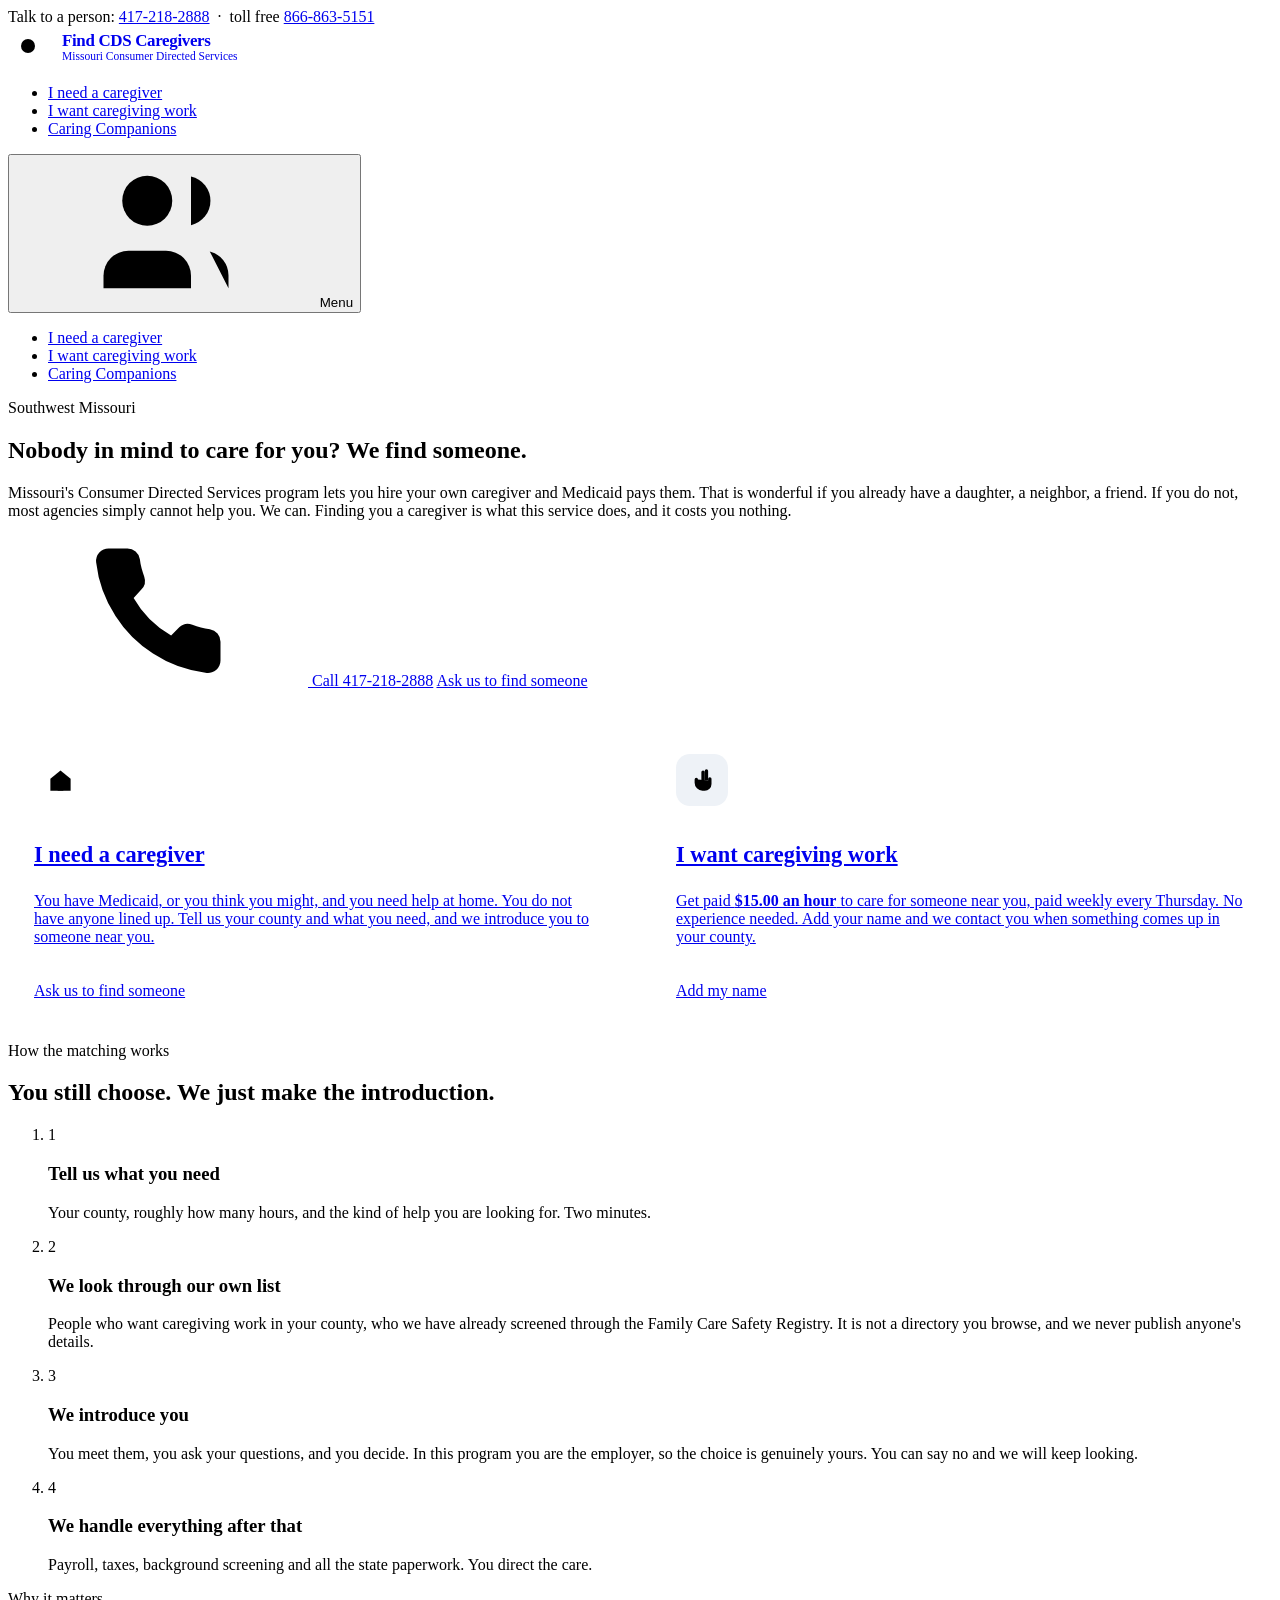
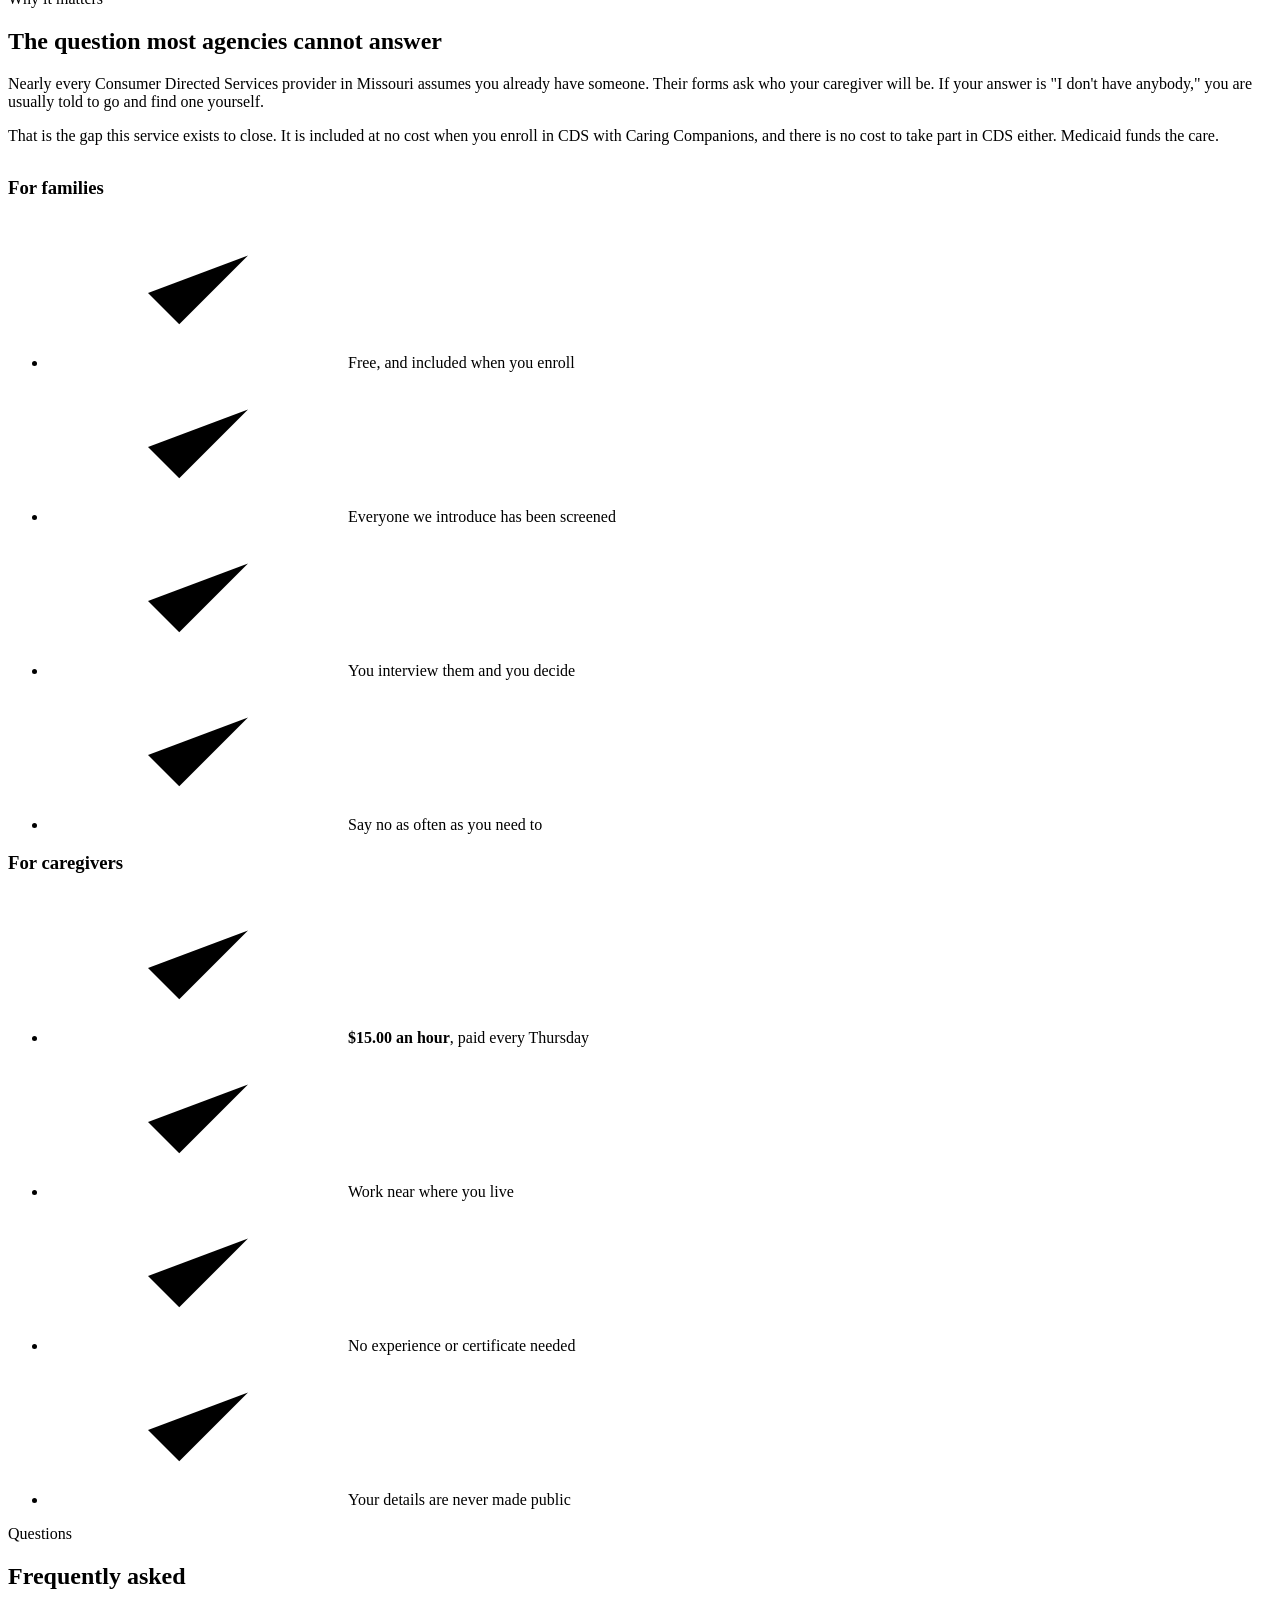
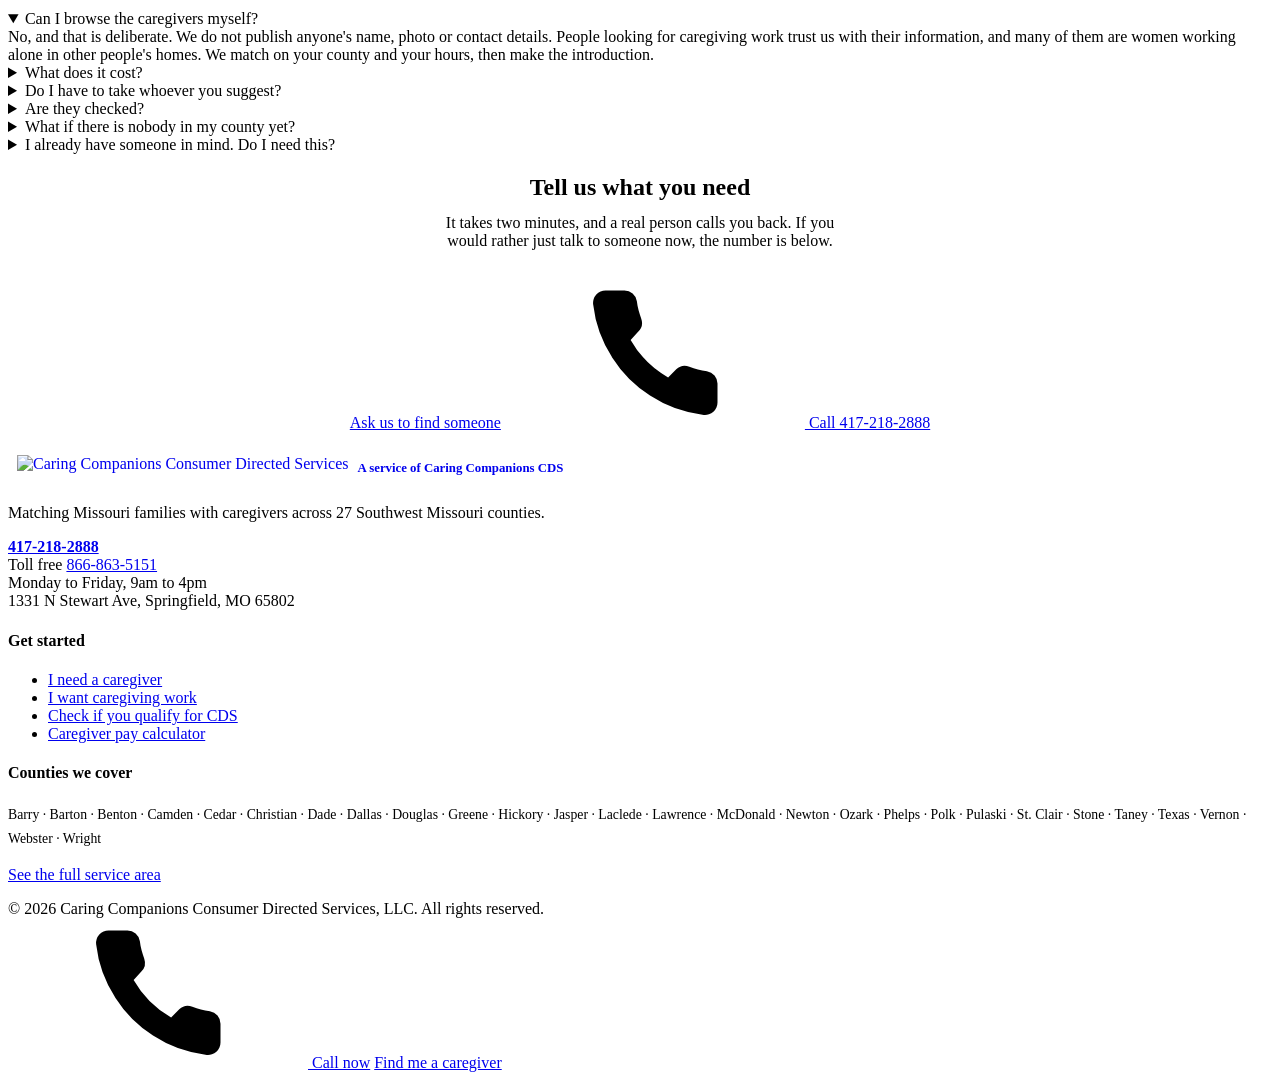
==== index.html @ d9fa8719 "Caregiver matching service: families request, caregivers sign up" ====
<!DOCTYPE html>
<html lang="en">
<head>
<meta charset="UTF-8">
<meta name="viewport" content="width=device-width, initial-scale=1">
<title>Find a CDS Caregiver in Missouri | Free Matching by Caring Companions</title>
<meta name="description" content="Need a caregiver for Missouri's CDS program and don't have anyone in mind? We match families with screened caregivers across 27 Southwest Missouri counties. Free. Caregivers earn $15.00 an hour, paid every Thursday.">
<link rel="canonical" href="https://findcdscaregivers.com/">
<meta property="og:type" content="website">
<meta property="og:url" content="https://findcdscaregivers.com/">
<meta property="og:title" content="Find a CDS Caregiver in Missouri">
<meta property="og:description" content="No one in mind to care for you? We match families with screened caregivers across 27 Southwest Missouri counties. Free.">
<meta property="og:image" content="https://findcdscaregivers.com/assets/logo.png">
<meta name="theme-color" content="#0e3860">
<link rel="icon" href="assets/icon-192.png">
<link rel="apple-touch-icon" href="assets/apple-touch-icon.png">
<link rel="preconnect" href="https://fonts.googleapis.com">
<link rel="preconnect" href="https://fonts.gstatic.com" crossorigin>
<link href="https://fonts.googleapis.com/css2?family=Poppins:wght@400;500;600;700;800&display=swap" rel="stylesheet">
<link rel="stylesheet" href="assets/site.css">
<script type="application/ld+json">
{
  "@context": "https://schema.org",
  "@type": "Service",
  "name": "CDS Caregiver Matching",
  "serviceType": "Caregiver matching for Missouri Consumer Directed Services",
  "url": "https://findcdscaregivers.com/",
  "areaServed": "Southwest Missouri",
  "provider": {
    "@type": "HomeHealthCareService",
    "name": "Caring Companions Consumer Directed Services, LLC",
    "url": "https://caringcds.com/",
    "telephone": "+1-417-218-2888"
  }
}
</script>
<style>
  /* This is a sister service, not a second company: same palette, but the
     wordmark and hero belong to the matching service so it can stand alone. */
  .svc-brand{display:flex; align-items:center; gap:12px; text-decoration:none}
  .svc-mark{width:42px; height:42px; flex:none; border-radius:11px; background:var(--teal);
    display:flex; align-items:center; justify-content:center; color:var(--navy-deep)}
  .svc-mark .icon{width:24px; height:24px; stroke-width:2.1}
  .svc-name{line-height:1.15}
  .svc-name strong{display:block; font-size:1.06rem; font-weight:800; color:var(--navy); letter-spacing:-.02em}
  .svc-name span{display:block; font-size:.72rem; color:var(--ink-soft); font-weight:500}

  .byline{display:inline-flex; align-items:center; gap:9px; background:var(--card);
    border:1px solid var(--line); border-radius:99px; padding:7px 15px 7px 9px; text-decoration:none}
  .byline img{height:26px; width:auto}
  .byline span{font-size:.8rem; color:var(--ink-soft); font-weight:600}

  .split{display:grid; gap:16px; margin-top:2.4rem}
  @media (min-width:760px){ .split{grid-template-columns:1fr 1fr; gap:20px} }
  .lane{background:var(--card); border:2px solid var(--line); border-radius:18px; padding:26px;
    display:flex; flex-direction:column; box-shadow:var(--shadow)}
  .lane.hot{border-color:var(--teal)}
  .lane .lmark{width:52px; height:52px; border-radius:14px; display:flex; align-items:center;
    justify-content:center; margin-bottom:1.1rem}
  .lane.hot .lmark{background:var(--teal-pale); color:var(--teal-deep)}
  .lane.cool .lmark{background:#eef2f7; color:var(--navy-soft)}
  .lane .lmark .icon{width:27px; height:27px; stroke-width:2}
  .lane h2{font-size:1.4rem; margin-bottom:.5rem}
  .lane p{color:var(--ink-soft); flex:1}
  .lane .go{margin-top:1.2rem}

  .supply{background:var(--card); border:2px solid var(--teal); border-radius:18px;
    padding:clamp(20px,4vw,28px); box-shadow:var(--shadow)}
  .supply .headline{font-size:clamp(1.3rem,3.4vw,1.7rem); font-weight:800; color:var(--navy);
    letter-spacing:-.02em; margin-bottom:.4rem}
  .supply .cgrid{display:grid; gap:8px; margin-top:1.2rem;
    grid-template-columns:repeat(auto-fill,minmax(132px,1fr))}
  .supply .cty{display:flex; justify-content:space-between; gap:8px; align-items:center;
    background:var(--paper); border:1px solid var(--line); border-radius:9px; padding:9px 12px; font-size:.9rem}
  .supply .cty b{font-variant-numeric:tabular-nums; color:var(--teal-deep)}
  .supply .empty{color:var(--ink-soft); font-size:.95rem}
</style>
</head>
<body>

<svg width="0" height="0" style="position:absolute" aria-hidden="true">
  <symbol id="i-phone" viewBox="0 0 24 24"><path d="M22 16.9v3a2 2 0 0 1-2.2 2 19.8 19.8 0 0 1-8.6-3.1 19.5 19.5 0 0 1-6-6A19.8 19.8 0 0 1 2.1 4.2 2 2 0 0 1 4.1 2h3a2 2 0 0 1 2 1.7c.1 1 .4 1.9.7 2.8a2 2 0 0 1-.5 2.1L8.1 9.9a16 16 0 0 0 6 6l1.3-1.3a2 2 0 0 1 2.1-.4c.9.3 1.8.6 2.8.7a2 2 0 0 1 1.7 2Z"/></symbol>
  <symbol id="i-check" viewBox="0 0 24 24"><path d="m20 6-11 11-5-5"/></symbol>
  <symbol id="i-heart" viewBox="0 0 24 24"><path d="M20.8 5.6a5 5 0 0 0-7.1 0L12 7.3l-1.7-1.7a5 5 0 1 0-7.1 7.1l8.8 8.8 8.8-8.8a5 5 0 0 0 0-7.1Z"/></symbol>
  <symbol id="i-home" viewBox="0 0 24 24"><path d="M3 10.5 12 3l9 7.5V21H3Z"/><path d="M9.5 21v-6h5v6"/></symbol>
  <symbol id="i-cal" viewBox="0 0 24 24"><rect x="3" y="5" width="18" height="16" rx="2"/><path d="M8 3v4M16 3v4M3 11h18"/></symbol>
  <symbol id="i-shield" viewBox="0 0 24 24"><path d="M12 22s8-3.6 8-10V5l-8-3-8 3v7c0 6.4 8 10 8 10Z"/></symbol>
  <symbol id="i-users" viewBox="0 0 24 24"><path d="M16 21v-2a4 4 0 0 0-4-4H6a4 4 0 0 0-4 4v2"/><circle cx="9" cy="7" r="4"/><path d="M22 21v-2a4 4 0 0 0-3-3.9"/><path d="M16 3.1a4 4 0 0 1 0 7.8"/></symbol>
  <symbol id="i-hand" viewBox="0 0 24 24"><path d="M11 13V4.5a1.5 1.5 0 0 1 3 0V12"/><path d="M14 12V3.5a1.5 1.5 0 0 1 3 0V12"/><path d="M17 12v-1.5a1.5 1.5 0 0 1 3 0V15a6 6 0 0 1-6 6h-2a7 7 0 0 1-7-7v-3a1.5 1.5 0 0 1 3 0"/></symbol>
  <symbol id="i-search" viewBox="0 0 24 24"><circle cx="11" cy="11" r="7"/><path d="m20 20-3.6-3.6"/></symbol>
  <symbol id="i-map" viewBox="0 0 24 24"><path d="M12 21s7-5.7 7-11a7 7 0 1 0-14 0c0 5.3 7 11 7 11Z"/><circle cx="12" cy="10" r="2.6"/></symbol>
</svg>

<div class="callbar">Talk to a person: <a href="tel:+14172182888">417-218-2888</a> &nbsp;·&nbsp; toll free <a href="tel:+18668635151">866-863-5151</a></div>

<header>
  <div class="wrap navrow">
    <a class="svc-brand" href="./" aria-label="Find CDS Caregivers, home">
      <span class="svc-mark"><svg class="icon" aria-hidden="true"><use href="#i-search"/></svg></span>
      <span class="svc-name">
        <strong>Find CDS Caregivers</strong>
        <span>Missouri Consumer Directed Services</span>
      </span>
    </a>
    <nav aria-label="Main">
      <ul>
        <li><a href="families/">I need a caregiver</a></li>
        <li><a href="caregivers/">I want caregiving work</a></li>
        <li><a href="https://caringcds.com/">Caring Companions</a></li>
      </ul>
    </nav>
    <button class="menu-btn" id="menuBtn" aria-expanded="false" aria-controls="drawer">
      <svg class="icon" aria-hidden="true"><use href="#i-users"/></svg> Menu
    </button>
  </div>
  <div class="drawer" id="drawer">
    <ul>
      <li><a href="families/">I need a caregiver</a></li>
      <li><a href="caregivers/">I want caregiving work</a></li>
      <li><a href="https://caringcds.com/">Caring Companions</a></li>
    </ul>
  </div>
</header>

<main>

<section class="hero">
  <div class="wrap">
    <p class="kicker">Southwest Missouri</p>
    <h1>Nobody in mind to care for you? We find someone.</h1>
    <p class="lede">
      Missouri's Consumer Directed Services program lets you hire your own caregiver and Medicaid pays them.
      That is wonderful if you already have a daughter, a neighbor, a friend. If you do not, most agencies
      simply cannot help you. We can. Finding you a caregiver is what this service does, and it costs you nothing.
    </p>
    <div class="hero-actions">
      <a class="btn btn-call" href="tel:+14172182888"><svg class="icon" aria-hidden="true"><use href="#i-phone"/></svg> Call 417-218-2888</a>
      <a class="btn btn-ghost" href="families/">Ask us to find someone</a>
    </div>
  </div>
</section>

<section>
  <div class="wrap">
    <div class="split">
      <a class="lane hot" href="families/">
        <span class="lmark"><svg class="icon" aria-hidden="true"><use href="#i-home"/></svg></span>
        <h2>I need a caregiver</h2>
        <p>You have Medicaid, or you think you might, and you need help at home. You do not have anyone lined up.
           Tell us your county and what you need, and we introduce you to someone near you.</p>
        <span class="go"><span class="btn btn-primary">Ask us to find someone</span></span>
      </a>
      <a class="lane cool" href="caregivers/">
        <span class="lmark"><svg class="icon" aria-hidden="true"><use href="#i-hand"/></svg></span>
        <h2>I want caregiving work</h2>
        <p>Get paid <strong>$15.00 an hour</strong> to care for someone near you, paid weekly every Thursday.
           No experience needed. Add your name and we contact you when something comes up in your county.</p>
        <span class="go"><span class="btn btn-primary">Add my name</span></span>
      </a>
    </div>
  </div>
</section>

<!-- Live supply. Hidden until the numbers are real, because an empty panel
     would undercut the exact promise it exists to prove. -->
<section id="supply" style="display:none">
  <div class="wrap">
    <div class="supply">
      <p class="eyebrow">Right now</p>
      <div class="headline" id="supplyHeadline"></div>
      <p style="color:var(--ink-soft); margin:0">These are people we have already screened, ready to be introduced.
         We never publish anyone's name or details.</p>
      <div class="cgrid" id="supplyGrid"></div>
    </div>
  </div>
</section>

<section style="background:var(--card); border-top:1px solid var(--line); border-bottom:1px solid var(--line)">
  <div class="wrap">
    <div class="sec-head">
      <p class="eyebrow">How the matching works</p>
      <h2>You still choose. We just make the introduction.</h2>
    </div>
    <ol class="steps">
      <li><span class="num">1</span><div>
        <h3>Tell us what you need</h3>
        <p>Your county, roughly how many hours, and the kind of help you are looking for. Two minutes.</p></div></li>
      <li><span class="num">2</span><div>
        <h3>We look through our own list</h3>
        <p>People who want caregiving work in your county, who we have already screened through the Family Care
           Safety Registry. It is not a directory you browse, and we never publish anyone's details.</p></div></li>
      <li><span class="num">3</span><div>
        <h3>We introduce you</h3>
        <p>You meet them, you ask your questions, and you decide. In this program you are the employer,
           so the choice is genuinely yours. You can say no and we will keep looking.</p></div></li>
      <li><span class="num">4</span><div>
        <h3>We handle everything after that</h3>
        <p>Payroll, taxes, background screening and all the state paperwork. You direct the care.</p></div></li>
    </ol>
  </div>
</section>

<section>
  <div class="wrap">
    <div class="sec-head">
      <p class="eyebrow">Why it matters</p>
      <h2>The question most agencies cannot answer</h2>
    </div>
    <div class="prose">
      <p>Nearly every Consumer Directed Services provider in Missouri assumes you already have someone. Their
         forms ask who your caregiver will be. If your answer is "I don't have anybody," you are usually told
         to go and find one yourself.</p>
      <p>That is the gap this service exists to close. It is included at no cost when you enroll in CDS with
         Caring Companions, and there is no cost to take part in CDS either. Medicaid funds the care.</p>
    </div>
    <div class="cards" style="margin-top:2rem">
      <div class="card">
        <h3>For families</h3>
        <ul>
          <li><svg class="icon" aria-hidden="true"><use href="#i-check"/></svg>Free, and included when you enroll</li>
          <li><svg class="icon" aria-hidden="true"><use href="#i-check"/></svg>Everyone we introduce has been screened</li>
          <li><svg class="icon" aria-hidden="true"><use href="#i-check"/></svg>You interview them and you decide</li>
          <li><svg class="icon" aria-hidden="true"><use href="#i-check"/></svg>Say no as often as you need to</li>
        </ul>
      </div>
      <div class="card">
        <h3>For caregivers</h3>
        <ul>
          <li><svg class="icon" aria-hidden="true"><use href="#i-check"/></svg><strong>$15.00 an hour</strong>, paid every Thursday</li>
          <li><svg class="icon" aria-hidden="true"><use href="#i-check"/></svg>Work near where you live</li>
          <li><svg class="icon" aria-hidden="true"><use href="#i-check"/></svg>No experience or certificate needed</li>
          <li><svg class="icon" aria-hidden="true"><use href="#i-check"/></svg>Your details are never made public</li>
        </ul>
      </div>
    </div>
  </div>
</section>

<section style="background:var(--card); border-top:1px solid var(--line)">
  <div class="wrap">
    <div class="sec-head"><p class="eyebrow">Questions</p><h2>Frequently asked</h2></div>
    <div class="faq">
      <details open>
        <summary>Can I browse the caregivers myself?</summary>
        <div class="faq-body">No, and that is deliberate. We do not publish anyone's name, photo or contact details.
          People looking for caregiving work trust us with their information, and many of them are women working alone
          in other people's homes. We match on your county and your hours, then make the introduction.</div>
      </details>
      <details>
        <summary>What does it cost?</summary>
        <div class="faq-body">Nothing. The matching is included when you enroll in CDS with Caring Companions, and
          the CDS program itself is free to Medicaid participants. Medicaid funds the care.</div>
      </details>
      <details>
        <summary>Do I have to take whoever you suggest?</summary>
        <div class="faq-body">Not at all. In this program you are the employer and you choose who works for you.
          Say no as many times as you need to and we will keep looking.</div>
      </details>
      <details>
        <summary>Are they checked?</summary>
        <div class="faq-body">Yes. Before we introduce anyone they go through the Missouri Family Care Safety Registry
          and we check the Employee Disqualification List. We only introduce people who are cleared.</div>
      </details>
      <details>
        <summary>What if there is nobody in my county yet?</summary>
        <div class="faq-body">We will tell you honestly rather than leave you waiting. We are building the network
          across all 27 counties, and we recruit specifically for the counties where families are waiting.</div>
      </details>
      <details>
        <summary>I already have someone in mind. Do I need this?</summary>
        <div class="faq-body">No. If you already have a family member or friend who will provide the care, go
          straight to <a href="https://caringcds.com/consumers/">Caring Companions</a> and enroll. This service is
          for people who do not have anyone.</div>
      </details>
    </div>
  </div>
</section>

<section>
  <div class="wrap" style="text-align:center">
    <h2 style="margin-bottom:.8rem">Tell us what you need</h2>
    <p style="color:var(--ink-soft); max-width:52ch; margin:0 auto 1.8rem">It takes two minutes, and a real person
      calls you back. If you would rather just talk to someone now, the number is below.</p>
    <div class="hero-actions" style="justify-content:center">
      <a class="btn btn-primary" href="families/">Ask us to find someone</a>
      <a class="btn btn-call" href="tel:+14172182888"><svg class="icon" aria-hidden="true"><use href="#i-phone"/></svg> Call 417-218-2888</a>
    </div>
  </div>
</section>

</main>

<footer>
  <div class="wrap">
    <div class="fgrid">
      <div>
        <p style="margin-bottom:1rem"><a class="byline" href="https://caringcds.com/">
          <img src="assets/logo.png" alt="Caring Companions Consumer Directed Services">
          <span>A service of Caring Companions CDS</span>
        </a></p>
        <p>Matching Missouri families with caregivers across 27 Southwest Missouri counties.</p>
        <p>
          <a href="tel:+14172182888"><strong>417-218-2888</strong></a><br>
          Toll free <a href="tel:+18668635151">866-863-5151</a><br>
          Monday to Friday, 9am to 4pm<br>
          1331 N Stewart Ave, Springfield, MO 65802
        </p>
      </div>
      <div>
        <h4>Get started</h4>
        <ul>
          <li><a href="families/">I need a caregiver</a></li>
          <li><a href="caregivers/">I want caregiving work</a></li>
          <li><a href="https://caringcds.com/check/">Check if you qualify for CDS</a></li>
          <li><a href="https://caringcds.com/pay-calculator/">Caregiver pay calculator</a></li>
        </ul>
      </div>
      <div>
        <h4>Counties we cover</h4>
        <p style="font-size:.86rem; line-height:1.7">Barry · Barton · Benton · Camden · Cedar · Christian · Dade · Dallas · Douglas · Greene · Hickory · Jasper · Laclede · Lawrence · McDonald · Newton · Ozark · Phelps · Polk · Pulaski · St. Clair · Stone · Taney · Texas · Vernon · Webster · Wright</p>
        <p><a href="https://caringcds.com/service-area/">See the full service area</a></p>
      </div>
    </div>
    <div class="legal">© 2026 Caring Companions Consumer Directed Services, LLC. All rights reserved.</div>
  </div>
</footer>

<div class="sticky">
  <a class="btn btn-call" href="tel:+14172182888"><svg class="icon" aria-hidden="true"><use href="#i-phone"/></svg> Call now</a>
  <a class="btn btn-primary" href="families/">Find me a caregiver</a>
</div>

<script src="assets/site.js" defer></script>
</body>
</html>
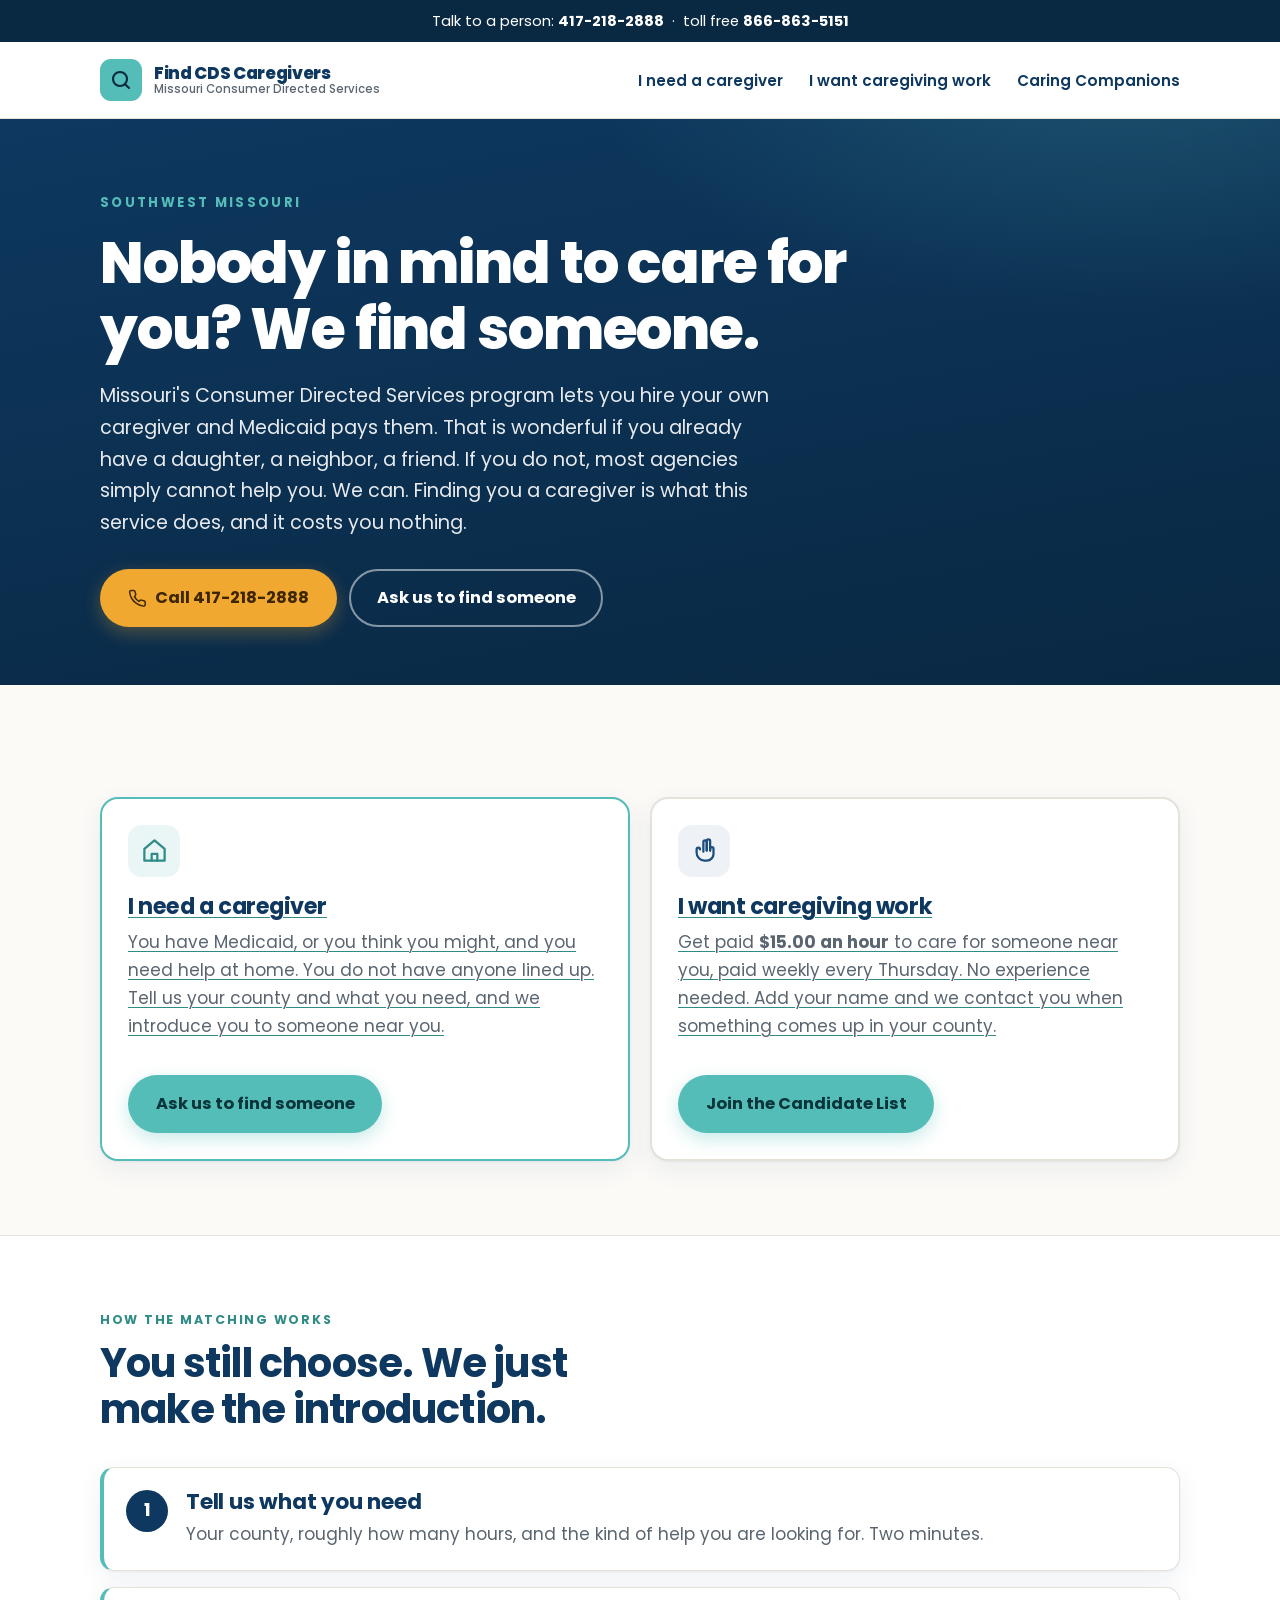
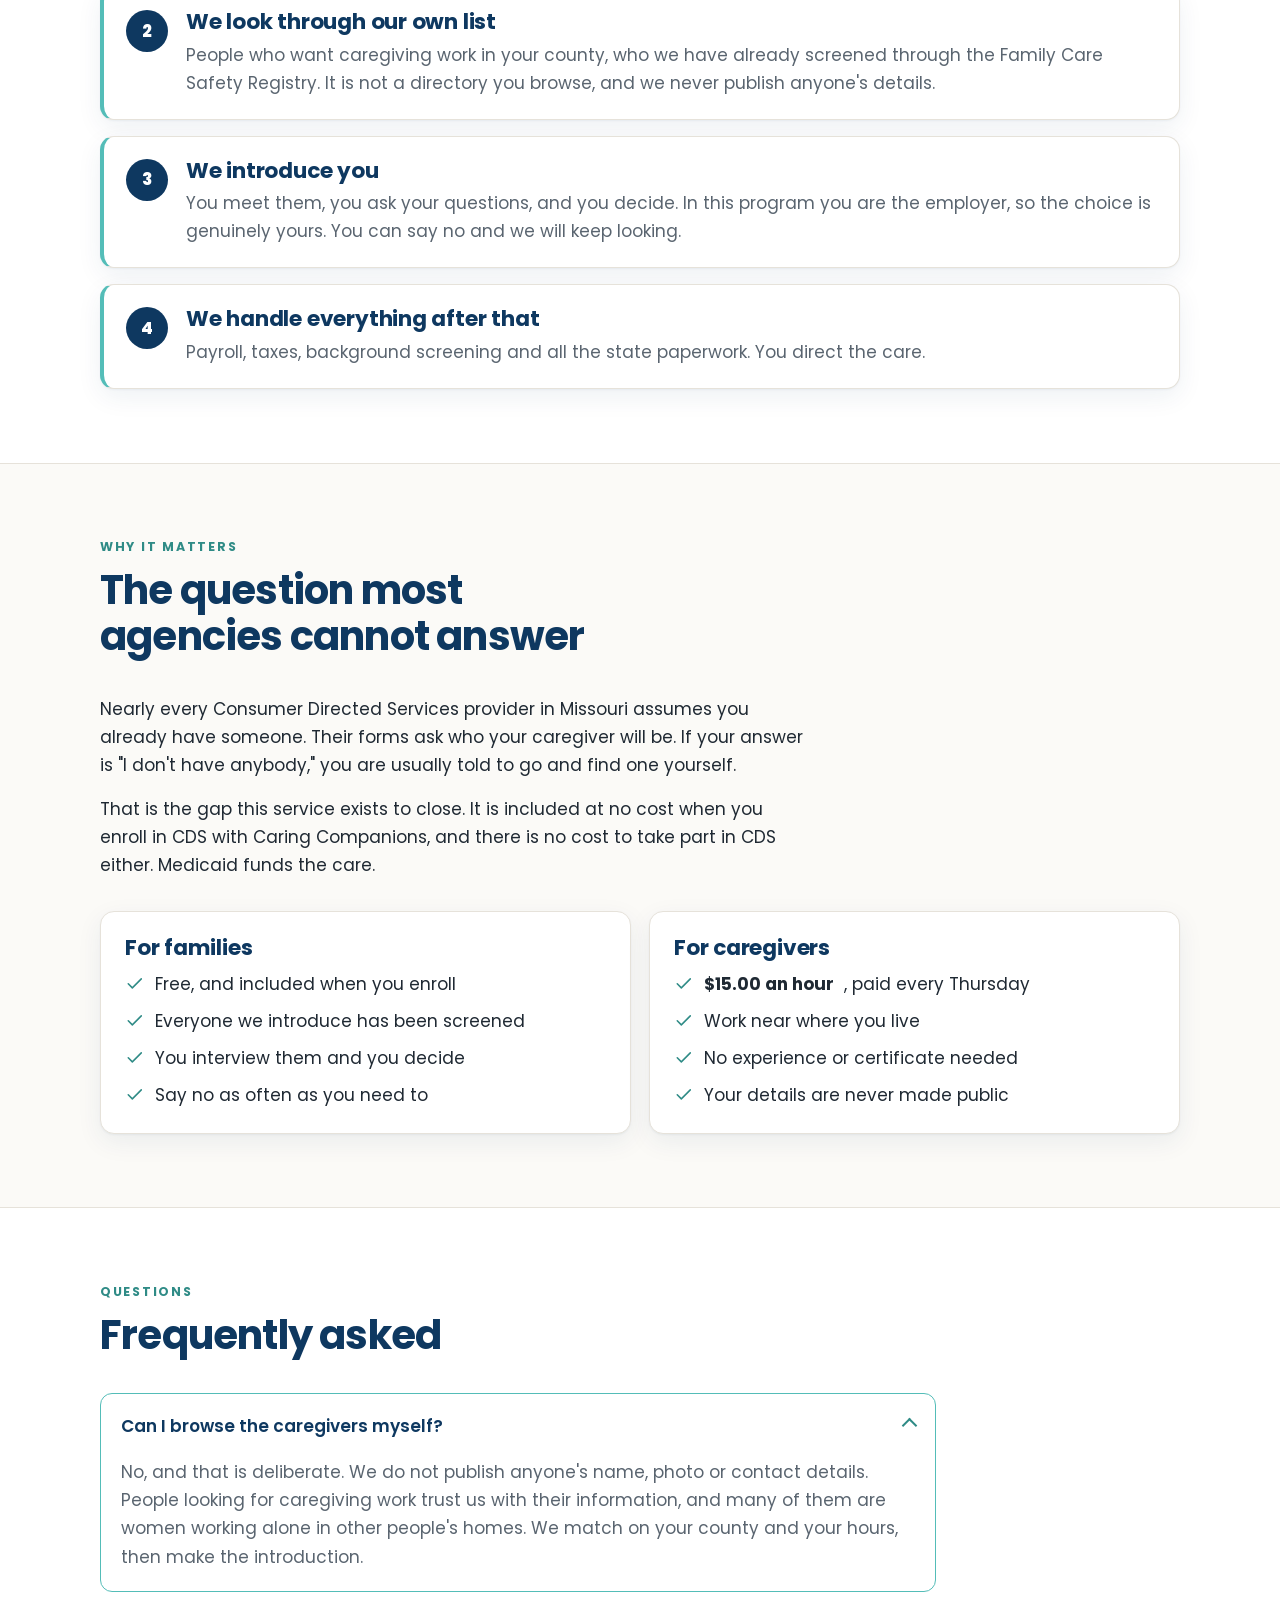
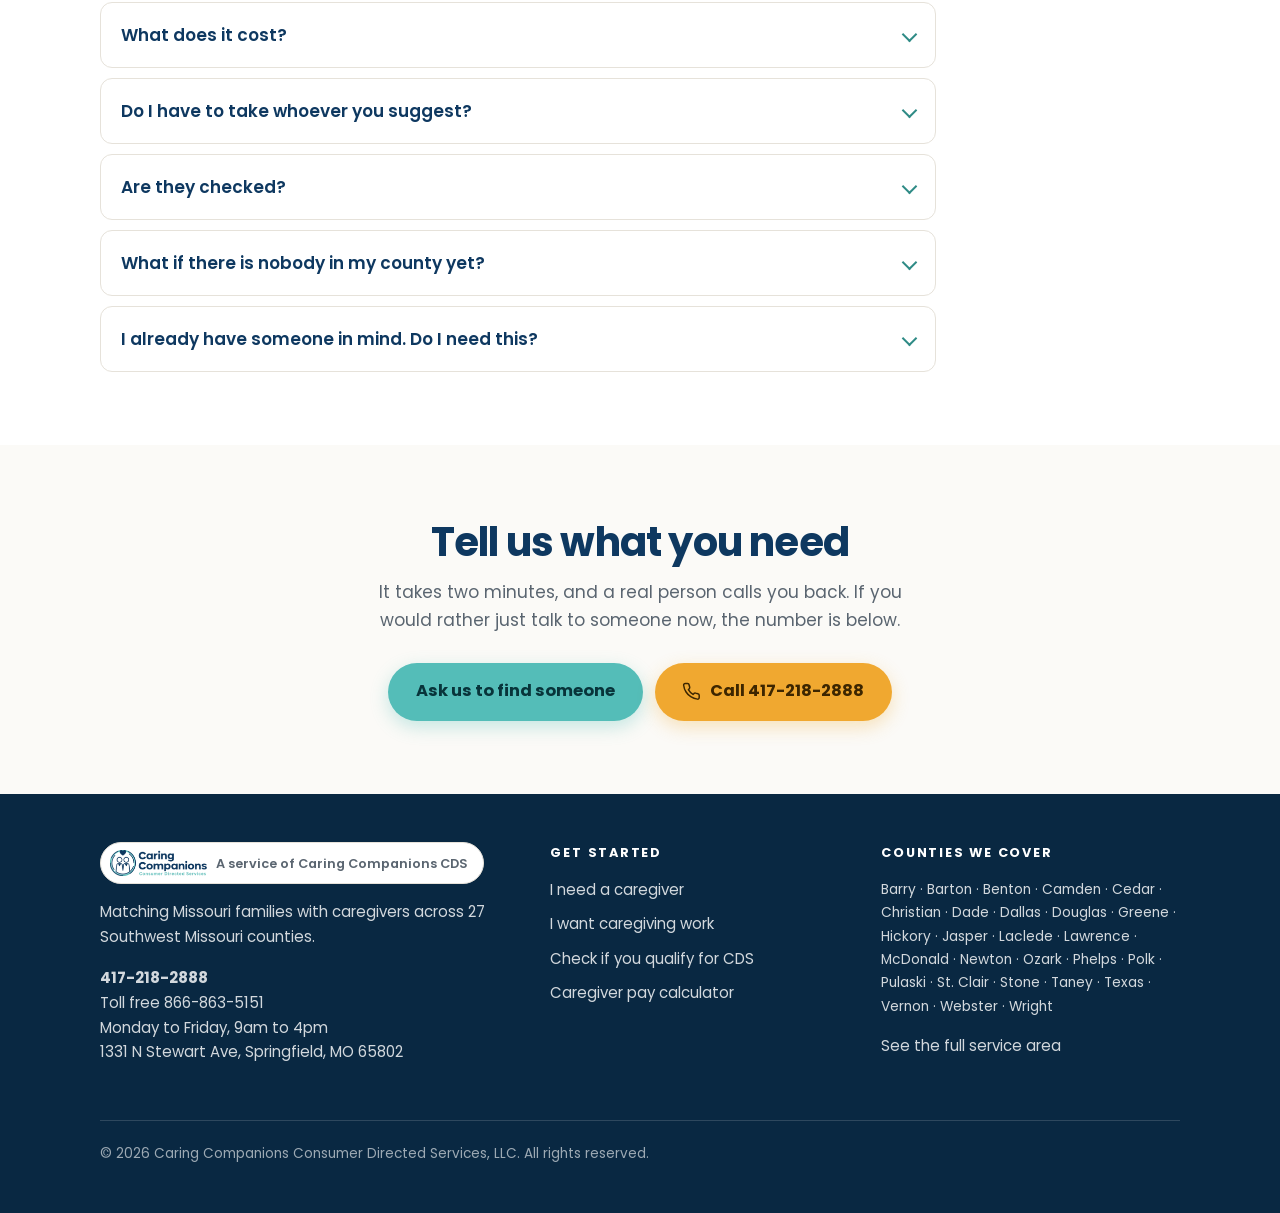
==== commit 1dcd8eab: "Use her own Candidate List wording; no links to pages that are not live yet" ====
--- a/index.html
+++ b/index.html
@@ -155,7 +155,7 @@
         <h2>I want caregiving work</h2>
         <p>Get paid <strong>$15.00 an hour</strong> to care for someone near you, paid weekly every Thursday.
            No experience needed. Add your name and we contact you when something comes up in your county.</p>
-        <span class="go"><span class="btn btn-primary">Add my name</span></span>
+        <span class="go"><span class="btn btn-primary">Join the Candidate List</span></span>
       </a>
     </div>
   </div>
@@ -269,7 +269,7 @@
       <details>
         <summary>I already have someone in mind. Do I need this?</summary>
         <div class="faq-body">No. If you already have a family member or friend who will provide the care, go
-          straight to <a href="https://caringcds.com/consumers/">Caring Companions</a> and enroll. This service is
+          straight to <a href="https://caringcds.com/">Caring Companions</a> and enroll. This service is
           for people who do not have anyone.</div>
       </details>
     </div>
@@ -311,8 +311,8 @@
         <ul>
           <li><a href="families/">I need a caregiver</a></li>
           <li><a href="caregivers/">I want caregiving work</a></li>
-          <li><a href="https://caringcds.com/check/">Check if you qualify for CDS</a></li>
-          <li><a href="https://caringcds.com/pay-calculator/">Caregiver pay calculator</a></li>
+          <li><a href="https://caringcds.com/">Check if you qualify for CDS</a></li>
+          <li><a href="https://caringcds.com/">Caregiver pay calculator</a></li>
         </ul>
       </div>
       <div>
--- a/assets/site.css
+++ b/assets/site.css
@@ -0,0 +1,248 @@
+/* Caring Companions CDS — shared styles.
+   One stylesheet for every page so the pages cannot drift apart. */
+:root{
+    --navy:#0e3860; --navy-deep:#092842; --navy-soft:#1b4d7e;
+    --teal:#54bdb8; --teal-deep:#2f8b86; --teal-pale:#e9f6f5;
+    --honey:#f0a830;
+    /* Warm-biased neutrals: a flat grey reads as unconsidered next to this palette. */
+    --paper:#fbfaf7; --card:#ffffff; --line:#e6e2da;
+    --ink:#1f2933; --ink-soft:#5a6570;
+    --radius:14px;
+    --shadow:0 1px 2px rgba(14,56,96,.05), 0 8px 26px rgba(14,56,96,.07);
+    --wrap:1120px;
+  }
+  *,*::before,*::after{box-sizing:border-box}
+  html{-webkit-text-size-adjust:100%; scroll-behavior:smooth}
+  @media (prefers-reduced-motion:reduce){ html{scroll-behavior:auto} *{animation:none!important; transition:none!important} }
+  body{
+    margin:0; background:var(--paper); color:var(--ink);
+    font-family:Poppins,-apple-system,BlinkMacSystemFont,"Segoe UI",sans-serif;
+    /* 17px base. This audience skews older and includes people with disabilities;
+       small type is a genuine barrier, not a style choice. */
+    font-size:17px; line-height:1.65; -webkit-font-smoothing:antialiased;
+  }
+  h1,h2,h3{line-height:1.15; text-wrap:balance; margin:0; color:var(--navy); letter-spacing:-.02em}
+  h1{font-size:clamp(2rem,6.4vw,3.6rem); font-weight:800}
+  h2{font-size:clamp(1.55rem,4vw,2.5rem); font-weight:700}
+  h3{font-size:clamp(1.1rem,2.4vw,1.35rem); font-weight:700; letter-spacing:-.01em}
+  p{margin:0 0 1rem}
+  a{color:var(--teal-deep); text-decoration-thickness:.08em; text-underline-offset:.15em}
+  img{max-width:100%; height:auto; display:block}
+  :focus-visible{outline:3px solid var(--honey); outline-offset:3px; border-radius:6px}
+  .wrap{max-width:var(--wrap); margin:0 auto; padding:0 20px}
+  .prose{max-width:64ch}
+  .eyebrow{font-size:.78rem; font-weight:700; letter-spacing:.14em; text-transform:uppercase; color:var(--teal-deep); margin:0 0 .6rem}
+  .icon{width:1.15em; height:1.15em; flex:none; fill:none; stroke:currentColor; stroke-width:1.9; stroke-linecap:round; stroke-linejoin:round}
+  .sr{position:absolute; width:1px; height:1px; padding:0; margin:-1px; overflow:hidden; clip:rect(0 0 0 0); white-space:nowrap; border:0}
+
+  /* ---------- buttons ---------- */
+  .btn{
+    display:inline-flex; align-items:center; justify-content:center; gap:.55em;
+    min-height:54px; padding:.85rem 1.6rem; border-radius:999px; border:2px solid transparent;
+    font:inherit; font-weight:700; font-size:1.02rem; text-decoration:none; cursor:pointer;
+    transition:transform .12s ease, background .15s ease, box-shadow .15s ease;
+  }
+  .btn:active{transform:translateY(1px)}
+  .btn-primary{background:var(--teal); color:#08343a; box-shadow:0 6px 18px rgba(84,189,184,.32)}
+  .btn-primary:hover{background:#48aca7}
+  .btn-call{background:var(--honey); color:#3d2600; box-shadow:0 6px 18px rgba(240,168,48,.3)}
+  .btn-call:hover{background:#e09b26}
+  .btn-ghost{background:transparent; color:#fff; border-color:rgba(255,255,255,.5)}
+  .btn-ghost:hover{background:rgba(255,255,255,.1)}
+
+  /* ---------- top bar ---------- */
+  .callbar{background:var(--navy-deep); color:#fff; font-size:.92rem; text-align:center; padding:.55rem 20px}
+  .callbar a{color:#fff; font-weight:700; text-decoration:none; white-space:nowrap}
+  .callbar a:hover{text-decoration:underline}
+
+  header{background:var(--card); border-bottom:1px solid var(--line); position:sticky; top:0; z-index:50}
+  .navrow{display:flex; align-items:center; gap:18px; min-height:76px}
+  .brand{display:flex; align-items:center; flex:none}
+  .brand img{height:46px; width:auto}
+  nav{margin-left:auto; display:none}
+  nav ul{display:flex; align-items:center; gap:26px; list-style:none; margin:0; padding:0}
+  nav a{color:var(--navy); font-weight:600; font-size:.95rem; text-decoration:none}
+  nav a:hover{color:var(--teal-deep)}
+  .navcta{display:none}
+  @media (min-width:960px){ nav,.navcta{display:block} }
+
+  .menu-btn{margin-left:auto; display:inline-flex; align-items:center; gap:.4em; background:none; border:2px solid var(--line);
+    border-radius:10px; min-height:46px; padding:0 .9rem; font:inherit; font-weight:600; color:var(--navy); cursor:pointer}
+  @media (min-width:960px){ .menu-btn{display:none} }
+  .drawer{display:none; border-top:1px solid var(--line); background:var(--card)}
+  .drawer.open{display:block}
+  .drawer ul{list-style:none; margin:0; padding:8px 0}
+  .drawer a{display:block; padding:14px 20px; color:var(--navy); font-weight:600; text-decoration:none; border-bottom:1px solid var(--paper)}
+
+  /* ---------- hero ---------- */
+  .hero{
+    background:
+      radial-gradient(900px 420px at 88% -10%, rgba(84,189,184,.22), transparent 60%),
+      linear-gradient(170deg, var(--navy) 0%, var(--navy-deep) 100%);
+    color:#fff; padding:clamp(2.4rem,7vw,4.6rem) 0 clamp(2.4rem,6vw,3.6rem);
+  }
+  .hero h1{color:#fff}
+  .hero .kicker{font-size:.82rem; font-weight:700; letter-spacing:.18em; text-transform:uppercase; color:var(--teal); margin:0 0 1rem}
+  .hero p.lede{font-size:clamp(1.02rem,2.3vw,1.2rem); color:rgba(255,255,255,.9); max-width:56ch; margin:1.1rem 0 1.9rem}
+  .hero-actions{display:flex; flex-wrap:wrap; gap:12px}
+
+  /* the two doors: the most important structural choice on the page */
+  .doors{display:grid; gap:14px; margin-top:2.6rem}
+  @media (min-width:720px){ .doors{grid-template-columns:1fr 1fr; gap:18px} }
+  .door{
+    display:flex; gap:16px; align-items:flex-start; text-align:left; text-decoration:none;
+    background:rgba(255,255,255,.07); border:1.5px solid rgba(255,255,255,.22);
+    border-radius:var(--radius); padding:22px; color:#fff; transition:background .15s, border-color .15s, transform .12s;
+  }
+  .door:hover{background:rgba(255,255,255,.13); border-color:var(--teal); transform:translateY(-2px)}
+  .door .badge{width:46px; height:46px; border-radius:12px; background:var(--teal); color:var(--navy-deep);
+    display:flex; align-items:center; justify-content:center; flex:none}
+  .door .badge .icon{width:24px; height:24px; stroke-width:2}
+  .door strong{display:block; font-size:1.14rem; font-weight:700; letter-spacing:-.01em}
+  .door span.role{display:block; color:var(--teal); font-weight:600; font-size:.87rem; margin:.1rem 0 .45rem}
+  .door span.desc{display:block; color:rgba(255,255,255,.82); font-size:.95rem; line-height:1.5}
+
+  /* ---------- trust strip ---------- */
+  .trust{background:var(--card); border-bottom:1px solid var(--line)}
+  .trust ul{list-style:none; margin:0; padding:22px 0; display:grid; gap:18px; text-align:center}
+  @media (min-width:720px){ .trust ul{grid-template-columns:repeat(3,1fr)} }
+  .trust .n{display:block; font-size:1.8rem; font-weight:800; color:var(--navy); line-height:1; font-variant-numeric:tabular-nums}
+  .trust .l{display:block; font-size:.88rem; color:var(--ink-soft); margin-top:.3rem}
+  .stars{display:inline-flex; gap:2px; color:var(--honey)}
+  .stars .icon{width:18px; height:18px; fill:currentColor; stroke:none}
+
+  /* ---------- sections ---------- */
+  section{padding:clamp(2.6rem,7vw,4.6rem) 0}
+  .sec-head{max-width:62ch; margin-bottom:2.2rem}
+
+  /* pay: the single strongest recruiting fact, so it gets the accent */
+  .pay{
+    display:grid; gap:24px; align-items:center; background:var(--card); border:2px solid var(--teal);
+    border-radius:20px; padding:clamp(22px,4vw,34px); box-shadow:var(--shadow);
+  }
+  @media (min-width:760px){ .pay{grid-template-columns:auto 1fr} }
+  .pay .fig{text-align:center; padding-right:clamp(0px,3vw,28px)}
+  @media (min-width:760px){ .pay .fig{border-right:2px solid var(--teal-pale)} }
+  .pay .amt{font-size:clamp(3rem,9vw,4.4rem); font-weight:800; color:var(--navy); line-height:.95; font-variant-numeric:tabular-nums; letter-spacing:-.03em}
+  .pay .unit{font-size:1rem; font-weight:700; color:var(--teal-deep); letter-spacing:.04em; text-transform:uppercase}
+  .pay ul{list-style:none; margin:0; padding:0; display:grid; gap:.7rem}
+  .pay li{display:flex; gap:.7em; align-items:flex-start; font-weight:500}
+  .pay li .icon{color:var(--teal-deep); margin-top:.25em}
+
+  /* stress list */
+  .stress{background:var(--navy); color:#fff}
+  .stress h2{color:#fff}
+  .stress .big{font-size:clamp(1.2rem,3vw,1.5rem); font-weight:600; color:var(--teal)}
+  .stress-grid{display:grid; gap:10px; margin-top:1.8rem}
+  @media (min-width:620px){ .stress-grid{grid-template-columns:1fr 1fr} }
+  @media (min-width:960px){ .stress-grid{grid-template-columns:repeat(3,1fr)} }
+  .stress-grid li{list-style:none; display:flex; gap:.6em; align-items:flex-start;
+    background:rgba(255,255,255,.07); border-radius:10px; padding:12px 14px; font-size:.96rem}
+  .stress-grid .icon{color:var(--teal); margin-top:.22em; width:1em; height:1em}
+
+  /* cards */
+  .cards{display:grid; gap:18px}
+  @media (min-width:760px){ .cards{grid-template-columns:1fr 1fr} }
+  .card{background:var(--card); border:1px solid var(--line); border-radius:var(--radius); padding:24px; box-shadow:var(--shadow)}
+  .card h3{margin-bottom:.5rem}
+  .card ul{margin:.6rem 0 0; padding:0; list-style:none; display:grid; gap:.55rem}
+  .card li{display:flex; gap:.6em; align-items:flex-start}
+  .card li .icon{color:var(--teal-deep); margin-top:.25em}
+
+  /* FAQ — native details/summary: accessible and needs no JS */
+  .faq{display:grid; gap:10px; max-width:76ch}
+  details{background:var(--card); border:1px solid var(--line); border-radius:12px; overflow:hidden}
+  details[open]{border-color:var(--teal)}
+  summary{
+    cursor:pointer; list-style:none; padding:18px 52px 18px 20px; font-weight:600; color:var(--navy);
+    position:relative; min-height:56px; display:flex; align-items:center;
+  }
+  summary::-webkit-details-marker{display:none}
+  summary::after{
+    content:""; position:absolute; right:20px; top:50%; width:11px; height:11px; margin-top:-6px;
+    border-right:2.5px solid var(--teal-deep); border-bottom:2.5px solid var(--teal-deep);
+    transform:rotate(45deg); transition:transform .18s;
+  }
+  details[open] summary::after{transform:rotate(-135deg)}
+  .faq-body{padding:0 20px 20px; color:var(--ink-soft)}
+  .faq-body ul{margin:.5rem 0 0; padding:0; list-style:none; display:grid; gap:.5rem}
+  .faq-body li{display:flex; gap:.6em; align-items:flex-start; color:var(--ink)}
+  .faq-body li .icon{color:var(--teal-deep); margin-top:.25em}
+
+  /* testimonials */
+  .quotes{display:grid; gap:18px}
+  @media (min-width:820px){ .quotes{grid-template-columns:1fr 1fr} }
+  blockquote{
+    margin:0; background:var(--card); border:1px solid var(--line); border-left:4px solid var(--teal);
+    border-radius:12px; padding:24px; box-shadow:var(--shadow);
+  }
+  blockquote .mark{color:var(--teal-pale); display:block}
+  blockquote .mark .icon{width:34px; height:34px; fill:var(--teal-pale); stroke:none}
+  blockquote p{font-size:1.04rem; margin:.2rem 0 1rem}
+  blockquote cite{font-style:normal; font-weight:700; color:var(--navy); font-size:.94rem}
+  blockquote cite span{display:block; font-weight:500; color:var(--ink-soft); font-size:.87rem}
+
+  /* forms */
+  .formcard{background:var(--card); border:1px solid var(--line); border-radius:18px; padding:clamp(22px,4vw,32px); box-shadow:var(--shadow); max-width:640px}
+  .field{display:flex; flex-direction:column; gap:.4rem; margin-bottom:1rem}
+  .field label{font-size:.82rem; font-weight:700; letter-spacing:.06em; text-transform:uppercase; color:var(--ink-soft)}
+  .field label .req{color:#c0392b}
+  .field input,.field select,.field textarea{
+    font:inherit; width:100%; min-width:0; max-width:100%; min-height:52px; padding:.75rem .9rem;
+    border:1.8px solid var(--line); border-radius:10px; background:#fff; color:var(--ink);
+  }
+  .field textarea{min-height:110px; resize:vertical}
+  .field input:focus,.field select:focus,.field textarea:focus{outline:none; border-color:var(--teal)}
+  .field.bad input,.field.bad select{border-color:#c0392b; background:#fdf6f5}
+  .grid2{display:grid; gap:0 14px}
+  @media (min-width:560px){ .grid2{grid-template-columns:1fr 1fr} }
+  .formnote{font-size:.85rem; color:var(--ink-soft); margin:.2rem 0 0}
+  .alert{border-radius:10px; padding:14px 16px; font-size:.95rem; margin-bottom:1rem; display:none}
+  .alert.show{display:block}
+  .alert.err{background:#fdedec; border-left:4px solid #c0392b; color:#8b2e24}
+  .alert.ok{background:var(--teal-pale); border-left:4px solid var(--teal-deep); color:#1c5f5b}
+
+  /* footer */
+  footer{background:var(--navy-deep); color:rgba(255,255,255,.82); padding:3rem 0 6.5rem; font-size:.94rem}
+  footer h4{color:#fff; font-size:.8rem; letter-spacing:.14em; text-transform:uppercase; margin:0 0 .9rem}
+  .fgrid{display:grid; gap:2rem}
+  @media (min-width:760px){ .fgrid{grid-template-columns:1.4fr 1fr 1fr} }
+  footer a{color:rgba(255,255,255,.82); text-decoration:none}
+  footer a:hover{color:#fff; text-decoration:underline}
+  footer ul{list-style:none; margin:0; padding:0; display:grid; gap:.6rem}
+  .legal{border-top:1px solid rgba(255,255,255,.15); margin-top:2.4rem; padding-top:1.4rem; font-size:.85rem; color:rgba(255,255,255,.6)}
+  footer .flogo{background:#fff; border-radius:12px; padding:10px 14px; display:inline-block; margin-bottom:1rem}
+  footer .flogo img{height:42px}
+
+  /* sticky phone bar — for this audience a call converts far better than a form */
+  .sticky{
+    position:fixed; left:0; right:0; bottom:0; z-index:60; background:var(--card);
+    border-top:1px solid var(--line); padding:10px 14px; display:flex; gap:10px;
+    box-shadow:0 -6px 20px rgba(14,56,96,.1);
+  }
+  .sticky .btn{flex:1; min-height:52px; font-size:1rem; padding:.7rem 1rem}
+  @media (min-width:960px){ .sticky{display:none} footer{padding-bottom:3rem} }
+
+/* ---------- numbered steps ----------
+   Numbered because enrolling genuinely is a sequence: you cannot join CDS before
+   you have Medicaid. The numbers carry real information, they are not decoration. */
+.steps{list-style:none; margin:0; padding:0; display:grid; gap:16px; counter-reset:step}
+.steps li{
+  display:flex; gap:18px; align-items:flex-start; background:var(--card);
+  border:1px solid var(--line); border-left:4px solid var(--teal);
+  border-radius:var(--radius); padding:22px; box-shadow:var(--shadow);
+}
+.steps .num{
+  flex:none; width:42px; height:42px; border-radius:50%; background:var(--navy); color:#fff;
+  display:flex; align-items:center; justify-content:center;
+  font-weight:800; font-size:1.05rem; font-variant-numeric:tabular-nums;
+}
+.steps h3{margin-bottom:.35rem}
+.steps p{margin:0; color:var(--ink-soft)}
+
+/* county list */
+.county-grid{list-style:none; margin:0; padding:0; display:grid; gap:8px;
+  grid-template-columns:repeat(auto-fill,minmax(190px,1fr))}
+.county-grid li{display:flex; gap:.55em; align-items:center; background:var(--card);
+  border:1px solid var(--line); border-radius:9px; padding:11px 14px; font-size:.95rem; font-weight:500}
+.county-grid .icon{color:var(--teal-deep); flex:none}
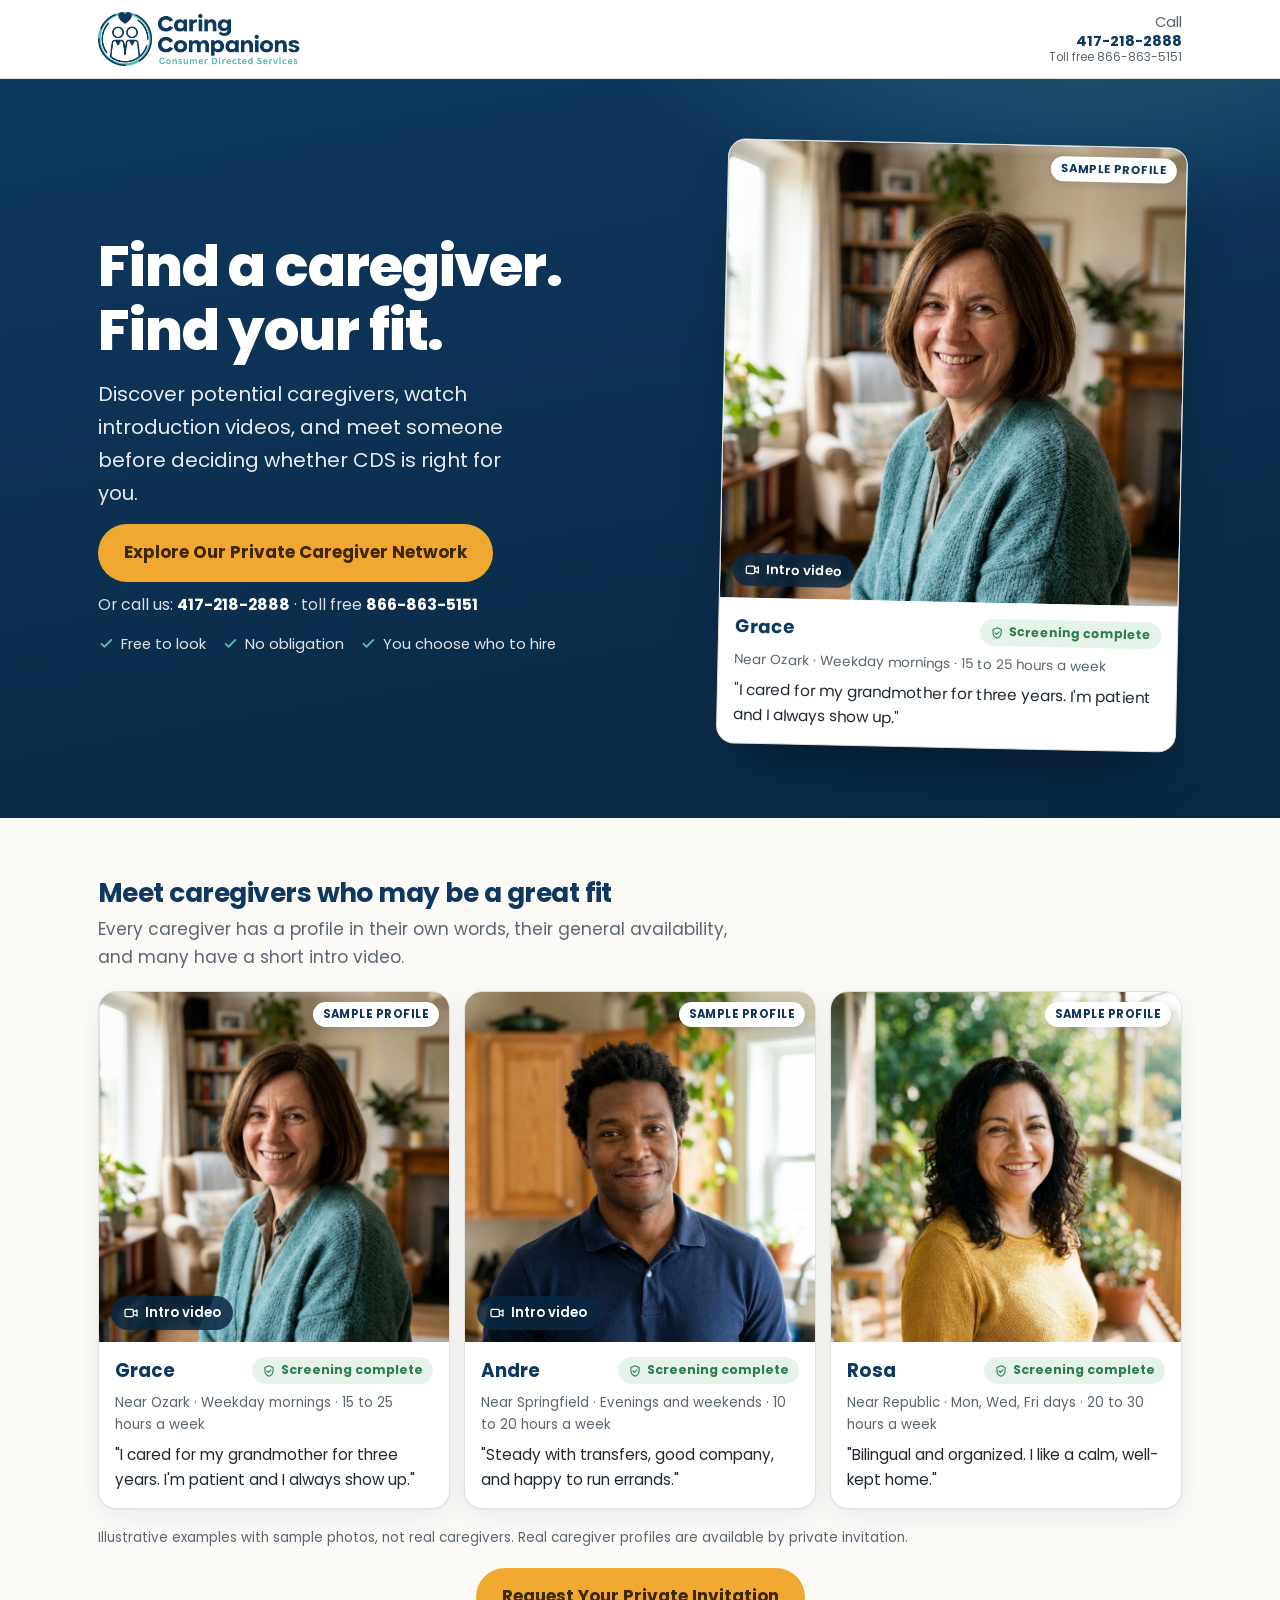
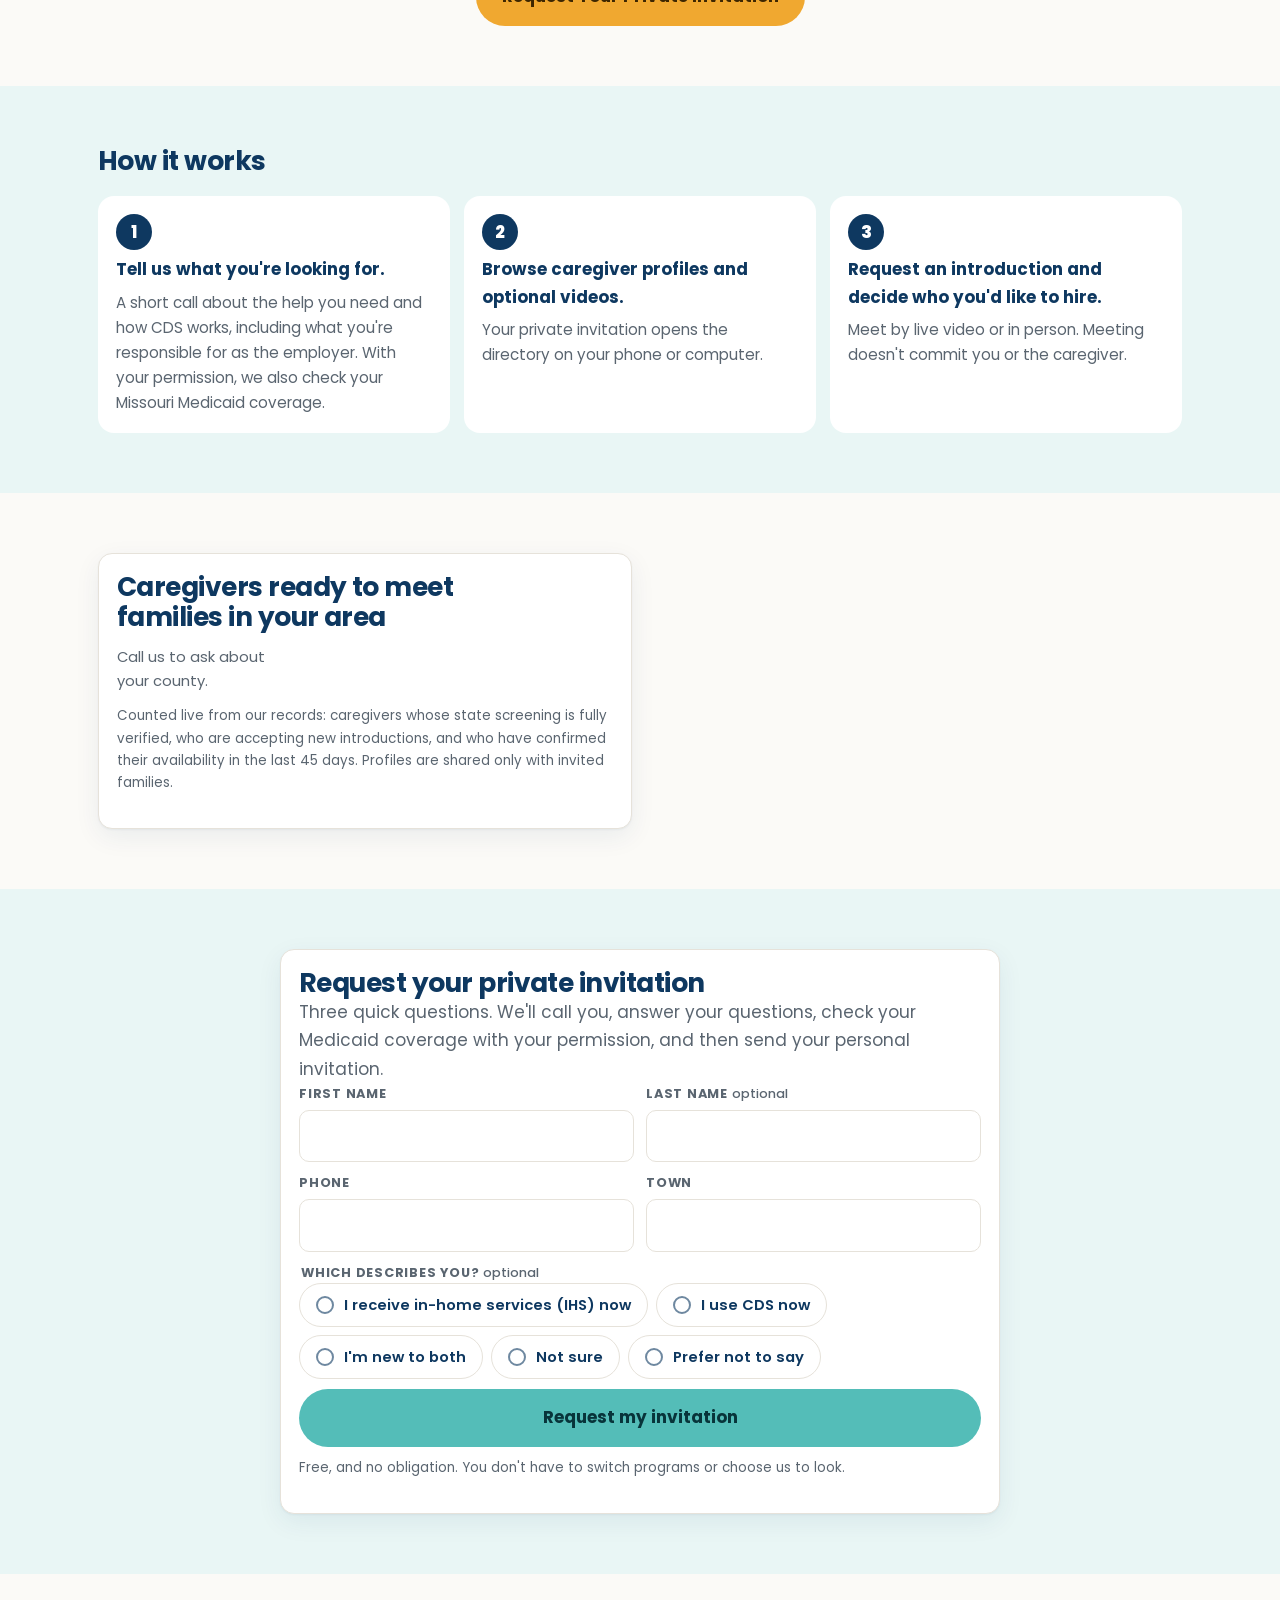
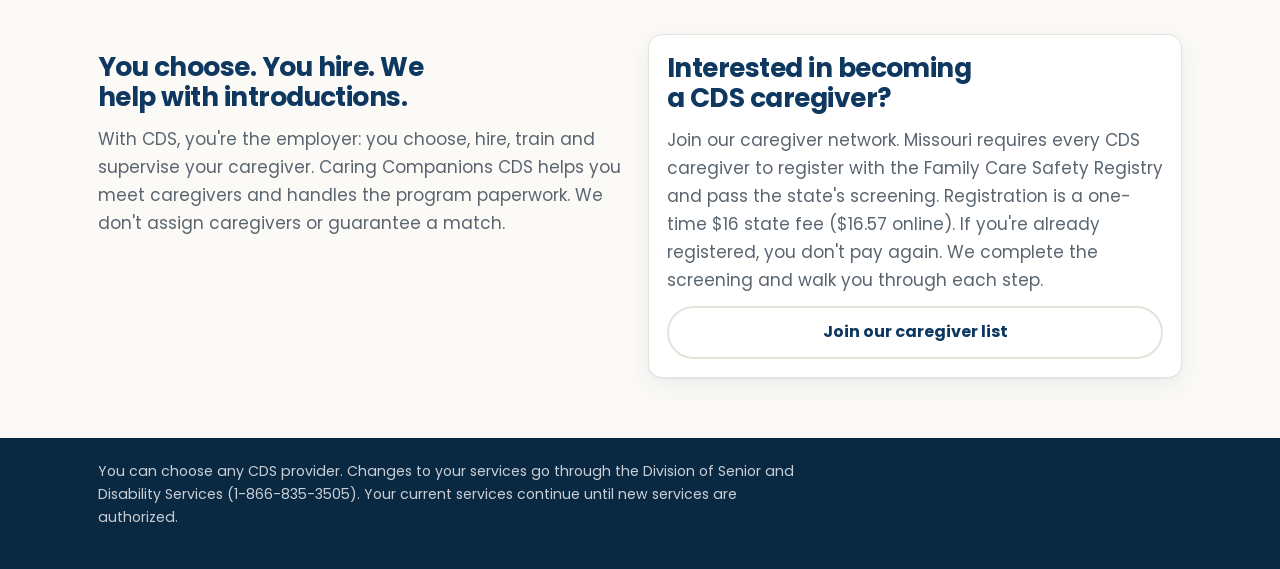
==== commit 12cd2d78: "Checkpoint 2: go live. v3 home page, private directory and caregiver pages, CNAME - index.html is th" ====
--- a/index.html
+++ b/index.html
@@ -3,13 +3,13 @@
 <head>
 <meta charset="UTF-8">
 <meta name="viewport" content="width=device-width, initial-scale=1">
-<title>Find a CDS Caregiver in Missouri | Free Matching by Caring Companions</title>
-<meta name="description" content="Need a caregiver for Missouri's CDS program and don't have anyone in mind? We match families with screened caregivers across 27 Southwest Missouri counties. Free. Caregivers earn $15.00 an hour, paid every Thursday.">
+<title>Find a CDS Caregiver in Southwest Missouri | Caring Companions CDS</title>
+<meta name="description" content="Discover potential caregivers, watch introduction videos, and meet someone before deciding whether Missouri's CDS program is right for you. Free to look, no obligation, you choose who to hire.">
 <link rel="canonical" href="https://findcdscaregivers.com/">
 <meta property="og:type" content="website">
 <meta property="og:url" content="https://findcdscaregivers.com/">
-<meta property="og:title" content="Find a CDS Caregiver in Missouri">
-<meta property="og:description" content="No one in mind to care for you? We match families with screened caregivers across 27 Southwest Missouri counties. Free.">
+<meta property="og:title" content="Find a caregiver. Find your fit.">
+<meta property="og:description" content="Meet potential CDS caregivers before you decide. Free to look, no obligation, you choose who to hire.">
 <meta property="og:image" content="https://findcdscaregivers.com/assets/logo.png">
 <meta name="theme-color" content="#0e3860">
 <link rel="icon" href="assets/icon-192.png">
@@ -18,12 +18,13 @@
 <link rel="preconnect" href="https://fonts.gstatic.com" crossorigin>
 <link href="https://fonts.googleapis.com/css2?family=Poppins:wght@400;500;600;700;800&display=swap" rel="stylesheet">
 <link rel="stylesheet" href="assets/site.css">
+<link rel="stylesheet" href="assets/match/match.css">
 <script type="application/ld+json">
 {
   "@context": "https://schema.org",
   "@type": "Service",
-  "name": "CDS Caregiver Matching",
-  "serviceType": "Caregiver matching for Missouri Consumer Directed Services",
+  "name": "Private CDS Caregiver Network",
+  "serviceType": "Caregiver introductions for Missouri Consumer Directed Services",
   "url": "https://findcdscaregivers.com/",
   "areaServed": "Southwest Missouri",
   "provider": {
@@ -34,302 +35,12 @@
   }
 }
 </script>
-<style>
-  /* This is a sister service, not a second company: same palette, but the
-     wordmark and hero belong to the matching service so it can stand alone. */
-  .svc-brand{display:flex; align-items:center; gap:12px; text-decoration:none}
-  .svc-mark{width:42px; height:42px; flex:none; border-radius:11px; background:var(--teal);
-    display:flex; align-items:center; justify-content:center; color:var(--navy-deep)}
-  .svc-mark .icon{width:24px; height:24px; stroke-width:2.1}
-  .svc-name{line-height:1.15}
-  .svc-name strong{display:block; font-size:1.06rem; font-weight:800; color:var(--navy); letter-spacing:-.02em}
-  .svc-name span{display:block; font-size:.72rem; color:var(--ink-soft); font-weight:500}
-
-  .byline{display:inline-flex; align-items:center; gap:9px; background:var(--card);
-    border:1px solid var(--line); border-radius:99px; padding:7px 15px 7px 9px; text-decoration:none}
-  .byline img{height:26px; width:auto}
-  .byline span{font-size:.8rem; color:var(--ink-soft); font-weight:600}
-
-  .split{display:grid; gap:16px; margin-top:2.4rem}
-  @media (min-width:760px){ .split{grid-template-columns:1fr 1fr; gap:20px} }
-  .lane{background:var(--card); border:2px solid var(--line); border-radius:18px; padding:26px;
-    display:flex; flex-direction:column; box-shadow:var(--shadow)}
-  .lane.hot{border-color:var(--teal)}
-  .lane .lmark{width:52px; height:52px; border-radius:14px; display:flex; align-items:center;
-    justify-content:center; margin-bottom:1.1rem}
-  .lane.hot .lmark{background:var(--teal-pale); color:var(--teal-deep)}
-  .lane.cool .lmark{background:#eef2f7; color:var(--navy-soft)}
-  .lane .lmark .icon{width:27px; height:27px; stroke-width:2}
-  .lane h2{font-size:1.4rem; margin-bottom:.5rem}
-  .lane p{color:var(--ink-soft); flex:1}
-  .lane .go{margin-top:1.2rem}
-
-  .supply{background:var(--card); border:2px solid var(--teal); border-radius:18px;
-    padding:clamp(20px,4vw,28px); box-shadow:var(--shadow)}
-  .supply .headline{font-size:clamp(1.3rem,3.4vw,1.7rem); font-weight:800; color:var(--navy);
-    letter-spacing:-.02em; margin-bottom:.4rem}
-  .supply .cgrid{display:grid; gap:8px; margin-top:1.2rem;
-    grid-template-columns:repeat(auto-fill,minmax(132px,1fr))}
-  .supply .cty{display:flex; justify-content:space-between; gap:8px; align-items:center;
-    background:var(--paper); border:1px solid var(--line); border-radius:9px; padding:9px 12px; font-size:.9rem}
-  .supply .cty b{font-variant-numeric:tabular-nums; color:var(--teal-deep)}
-  .supply .empty{color:var(--ink-soft); font-size:.95rem}
-</style>
 </head>
 <body>
-
-<svg width="0" height="0" style="position:absolute" aria-hidden="true">
-  <symbol id="i-phone" viewBox="0 0 24 24"><path d="M22 16.9v3a2 2 0 0 1-2.2 2 19.8 19.8 0 0 1-8.6-3.1 19.5 19.5 0 0 1-6-6A19.8 19.8 0 0 1 2.1 4.2 2 2 0 0 1 4.1 2h3a2 2 0 0 1 2 1.7c.1 1 .4 1.9.7 2.8a2 2 0 0 1-.5 2.1L8.1 9.9a16 16 0 0 0 6 6l1.3-1.3a2 2 0 0 1 2.1-.4c.9.3 1.8.6 2.8.7a2 2 0 0 1 1.7 2Z"/></symbol>
-  <symbol id="i-check" viewBox="0 0 24 24"><path d="m20 6-11 11-5-5"/></symbol>
-  <symbol id="i-heart" viewBox="0 0 24 24"><path d="M20.8 5.6a5 5 0 0 0-7.1 0L12 7.3l-1.7-1.7a5 5 0 1 0-7.1 7.1l8.8 8.8 8.8-8.8a5 5 0 0 0 0-7.1Z"/></symbol>
-  <symbol id="i-home" viewBox="0 0 24 24"><path d="M3 10.5 12 3l9 7.5V21H3Z"/><path d="M9.5 21v-6h5v6"/></symbol>
-  <symbol id="i-cal" viewBox="0 0 24 24"><rect x="3" y="5" width="18" height="16" rx="2"/><path d="M8 3v4M16 3v4M3 11h18"/></symbol>
-  <symbol id="i-shield" viewBox="0 0 24 24"><path d="M12 22s8-3.6 8-10V5l-8-3-8 3v7c0 6.4 8 10 8 10Z"/></symbol>
-  <symbol id="i-users" viewBox="0 0 24 24"><path d="M16 21v-2a4 4 0 0 0-4-4H6a4 4 0 0 0-4 4v2"/><circle cx="9" cy="7" r="4"/><path d="M22 21v-2a4 4 0 0 0-3-3.9"/><path d="M16 3.1a4 4 0 0 1 0 7.8"/></symbol>
-  <symbol id="i-hand" viewBox="0 0 24 24"><path d="M11 13V4.5a1.5 1.5 0 0 1 3 0V12"/><path d="M14 12V3.5a1.5 1.5 0 0 1 3 0V12"/><path d="M17 12v-1.5a1.5 1.5 0 0 1 3 0V15a6 6 0 0 1-6 6h-2a7 7 0 0 1-7-7v-3a1.5 1.5 0 0 1 3 0"/></symbol>
-  <symbol id="i-search" viewBox="0 0 24 24"><circle cx="11" cy="11" r="7"/><path d="m20 20-3.6-3.6"/></symbol>
-  <symbol id="i-map" viewBox="0 0 24 24"><path d="M12 21s7-5.7 7-11a7 7 0 1 0-14 0c0 5.3 7 11 7 11Z"/><circle cx="12" cy="10" r="2.6"/></symbol>
-</svg>
-
-<div class="callbar">Talk to a person: <a href="tel:+14172182888">417-218-2888</a> &nbsp;·&nbsp; toll free <a href="tel:+18668635151">866-863-5151</a></div>
-
-<header>
-  <div class="wrap navrow">
-    <a class="svc-brand" href="./" aria-label="Find CDS Caregivers, home">
-      <span class="svc-mark"><svg class="icon" aria-hidden="true"><use href="#i-search"/></svg></span>
-      <span class="svc-name">
-        <strong>Find CDS Caregivers</strong>
-        <span>Missouri Consumer Directed Services</span>
-      </span>
-    </a>
-    <nav aria-label="Main">
-      <ul>
-        <li><a href="families/">I need a caregiver</a></li>
-        <li><a href="caregivers/">I want caregiving work</a></li>
-        <li><a href="https://caringcds.com/">Caring Companions</a></li>
-      </ul>
-    </nav>
-    <button class="menu-btn" id="menuBtn" aria-expanded="false" aria-controls="drawer">
-      <svg class="icon" aria-hidden="true"><use href="#i-users"/></svg> Menu
-    </button>
-  </div>
-  <div class="drawer" id="drawer">
-    <ul>
-      <li><a href="families/">I need a caregiver</a></li>
-      <li><a href="caregivers/">I want caregiving work</a></li>
-      <li><a href="https://caringcds.com/">Caring Companions</a></li>
-    </ul>
-  </div>
-</header>
-
-<main>
-
-<section class="hero">
-  <div class="wrap">
-    <p class="kicker">Southwest Missouri</p>
-    <h1>Nobody in mind to care for you? We find someone.</h1>
-    <p class="lede">
-      Missouri's Consumer Directed Services program lets you hire your own caregiver and Medicaid pays them.
-      That is wonderful if you already have a daughter, a neighbor, a friend. If you do not, most agencies
-      simply cannot help you. We can. Finding you a caregiver is what this service does, and it costs you nothing.
-    </p>
-    <div class="hero-actions">
-      <a class="btn btn-call" href="tel:+14172182888"><svg class="icon" aria-hidden="true"><use href="#i-phone"/></svg> Call 417-218-2888</a>
-      <a class="btn btn-ghost" href="families/">Ask us to find someone</a>
-    </div>
-  </div>
-</section>
-
-<section>
-  <div class="wrap">
-    <div class="split">
-      <a class="lane hot" href="families/">
-        <span class="lmark"><svg class="icon" aria-hidden="true"><use href="#i-home"/></svg></span>
-        <h2>I need a caregiver</h2>
-        <p>You have Medicaid, or you think you might, and you need help at home. You do not have anyone lined up.
-           Tell us your county and what you need, and we introduce you to someone near you.</p>
-        <span class="go"><span class="btn btn-primary">Ask us to find someone</span></span>
-      </a>
-      <a class="lane cool" href="caregivers/">
-        <span class="lmark"><svg class="icon" aria-hidden="true"><use href="#i-hand"/></svg></span>
-        <h2>I want caregiving work</h2>
-        <p>Get paid <strong>$15.00 an hour</strong> to care for someone near you, paid weekly every Thursday.
-           No experience needed. Add your name and we contact you when something comes up in your county.</p>
-        <span class="go"><span class="btn btn-primary">Join the Candidate List</span></span>
-      </a>
-    </div>
-  </div>
-</section>
-
-<!-- Live supply. Hidden until the numbers are real, because an empty panel
-     would undercut the exact promise it exists to prove. -->
-<section id="supply" style="display:none">
-  <div class="wrap">
-    <div class="supply">
-      <p class="eyebrow">Right now</p>
-      <div class="headline" id="supplyHeadline"></div>
-      <p style="color:var(--ink-soft); margin:0">These are people we have already screened, ready to be introduced.
-         We never publish anyone's name or details.</p>
-      <div class="cgrid" id="supplyGrid"></div>
-    </div>
-  </div>
-</section>
-
-<section style="background:var(--card); border-top:1px solid var(--line); border-bottom:1px solid var(--line)">
-  <div class="wrap">
-    <div class="sec-head">
-      <p class="eyebrow">How the matching works</p>
-      <h2>You still choose. We just make the introduction.</h2>
-    </div>
-    <ol class="steps">
-      <li><span class="num">1</span><div>
-        <h3>Tell us what you need</h3>
-        <p>Your county, roughly how many hours, and the kind of help you are looking for. Two minutes.</p></div></li>
-      <li><span class="num">2</span><div>
-        <h3>We look through our own list</h3>
-        <p>People who want caregiving work in your county, who we have already screened through the Family Care
-           Safety Registry. It is not a directory you browse, and we never publish anyone's details.</p></div></li>
-      <li><span class="num">3</span><div>
-        <h3>We introduce you</h3>
-        <p>You meet them, you ask your questions, and you decide. In this program you are the employer,
-           so the choice is genuinely yours. You can say no and we will keep looking.</p></div></li>
-      <li><span class="num">4</span><div>
-        <h3>We handle everything after that</h3>
-        <p>Payroll, taxes, background screening and all the state paperwork. You direct the care.</p></div></li>
-    </ol>
-  </div>
-</section>
-
-<section>
-  <div class="wrap">
-    <div class="sec-head">
-      <p class="eyebrow">Why it matters</p>
-      <h2>The question most agencies cannot answer</h2>
-    </div>
-    <div class="prose">
-      <p>Nearly every Consumer Directed Services provider in Missouri assumes you already have someone. Their
-         forms ask who your caregiver will be. If your answer is "I don't have anybody," you are usually told
-         to go and find one yourself.</p>
-      <p>That is the gap this service exists to close. It is included at no cost when you enroll in CDS with
-         Caring Companions, and there is no cost to take part in CDS either. Medicaid funds the care.</p>
-    </div>
-    <div class="cards" style="margin-top:2rem">
-      <div class="card">
-        <h3>For families</h3>
-        <ul>
-          <li><svg class="icon" aria-hidden="true"><use href="#i-check"/></svg>Free, and included when you enroll</li>
-          <li><svg class="icon" aria-hidden="true"><use href="#i-check"/></svg>Everyone we introduce has been screened</li>
-          <li><svg class="icon" aria-hidden="true"><use href="#i-check"/></svg>You interview them and you decide</li>
-          <li><svg class="icon" aria-hidden="true"><use href="#i-check"/></svg>Say no as often as you need to</li>
-        </ul>
-      </div>
-      <div class="card">
-        <h3>For caregivers</h3>
-        <ul>
-          <li><svg class="icon" aria-hidden="true"><use href="#i-check"/></svg><strong>$15.00 an hour</strong>, paid every Thursday</li>
-          <li><svg class="icon" aria-hidden="true"><use href="#i-check"/></svg>Work near where you live</li>
-          <li><svg class="icon" aria-hidden="true"><use href="#i-check"/></svg>No experience or certificate needed</li>
-          <li><svg class="icon" aria-hidden="true"><use href="#i-check"/></svg>Your details are never made public</li>
-        </ul>
-      </div>
-    </div>
-  </div>
-</section>
-
-<section style="background:var(--card); border-top:1px solid var(--line)">
-  <div class="wrap">
-    <div class="sec-head"><p class="eyebrow">Questions</p><h2>Frequently asked</h2></div>
-    <div class="faq">
-      <details open>
-        <summary>Can I browse the caregivers myself?</summary>
-        <div class="faq-body">No, and that is deliberate. We do not publish anyone's name, photo or contact details.
-          People looking for caregiving work trust us with their information, and many of them are women working alone
-          in other people's homes. We match on your county and your hours, then make the introduction.</div>
-      </details>
-      <details>
-        <summary>What does it cost?</summary>
-        <div class="faq-body">Nothing. The matching is included when you enroll in CDS with Caring Companions, and
-          the CDS program itself is free to Medicaid participants. Medicaid funds the care.</div>
-      </details>
-      <details>
-        <summary>Do I have to take whoever you suggest?</summary>
-        <div class="faq-body">Not at all. In this program you are the employer and you choose who works for you.
-          Say no as many times as you need to and we will keep looking.</div>
-      </details>
-      <details>
-        <summary>Are they checked?</summary>
-        <div class="faq-body">Yes. Before we introduce anyone they go through the Missouri Family Care Safety Registry
-          and we check the Employee Disqualification List. We only introduce people who are cleared.</div>
-      </details>
-      <details>
-        <summary>What if there is nobody in my county yet?</summary>
-        <div class="faq-body">We will tell you honestly rather than leave you waiting. We are building the network
-          across all 27 counties, and we recruit specifically for the counties where families are waiting.</div>
-      </details>
-      <details>
-        <summary>I already have someone in mind. Do I need this?</summary>
-        <div class="faq-body">No. If you already have a family member or friend who will provide the care, go
-          straight to <a href="https://caringcds.com/">Caring Companions</a> and enroll. This service is
-          for people who do not have anyone.</div>
-      </details>
-    </div>
-  </div>
-</section>
-
-<section>
-  <div class="wrap" style="text-align:center">
-    <h2 style="margin-bottom:.8rem">Tell us what you need</h2>
-    <p style="color:var(--ink-soft); max-width:52ch; margin:0 auto 1.8rem">It takes two minutes, and a real person
-      calls you back. If you would rather just talk to someone now, the number is below.</p>
-    <div class="hero-actions" style="justify-content:center">
-      <a class="btn btn-primary" href="families/">Ask us to find someone</a>
-      <a class="btn btn-call" href="tel:+14172182888"><svg class="icon" aria-hidden="true"><use href="#i-phone"/></svg> Call 417-218-2888</a>
-    </div>
-  </div>
-</section>
-
-</main>
-
-<footer>
-  <div class="wrap">
-    <div class="fgrid">
-      <div>
-        <p style="margin-bottom:1rem"><a class="byline" href="https://caringcds.com/">
-          <img src="assets/logo.png" alt="Caring Companions Consumer Directed Services">
-          <span>A service of Caring Companions CDS</span>
-        </a></p>
-        <p>Matching Missouri families with caregivers across 27 Southwest Missouri counties.</p>
-        <p>
-          <a href="tel:+14172182888"><strong>417-218-2888</strong></a><br>
-          Toll free <a href="tel:+18668635151">866-863-5151</a><br>
-          Monday to Friday, 9am to 4pm<br>
-          1331 N Stewart Ave, Springfield, MO 65802
-        </p>
-      </div>
-      <div>
-        <h4>Get started</h4>
-        <ul>
-          <li><a href="families/">I need a caregiver</a></li>
-          <li><a href="caregivers/">I want caregiving work</a></li>
-          <li><a href="https://caringcds.com/">Check if you qualify for CDS</a></li>
-          <li><a href="https://caringcds.com/">Caregiver pay calculator</a></li>
-        </ul>
-      </div>
-      <div>
-        <h4>Counties we cover</h4>
-        <p style="font-size:.86rem; line-height:1.7">Barry · Barton · Benton · Camden · Cedar · Christian · Dade · Dallas · Douglas · Greene · Hickory · Jasper · Laclede · Lawrence · McDonald · Newton · Ozark · Phelps · Polk · Pulaski · St. Clair · Stone · Taney · Texas · Vernon · Webster · Wright</p>
-        <p><a href="https://caringcds.com/service-area/">See the full service area</a></p>
-      </div>
-    </div>
-    <div class="legal">© 2026 Caring Companions Consumer Directed Services, LLC. All rights reserved.</div>
-  </div>
-</footer>
-
-<div class="sticky">
-  <a class="btn btn-call" href="tel:+14172182888"><svg class="icon" aria-hidden="true"><use href="#i-phone"/></svg> Call now</a>
-  <a class="btn btn-primary" href="families/">Find me a caregiver</a>
-</div>
-
-<script src="assets/site.js" defer></script>
+<div id="app"><noscript><p style="padding:24px;font-family:Poppins,sans-serif">Please call Caring Companions CDS at <a href="tel:+14172182888">417-218-2888</a> (toll free <a href="tel:+18668635151">866-863-5151</a>).</p></noscript></div>
+<script type="module">
+import { mountPublic } from './assets/match/public-app.js';
+mountPublic(document.getElementById('app'), { view: 'landing' });
+</script>
 </body>
 </html>
--- a/assets/match/match.css
+++ b/assets/match/match.css
@@ -0,0 +1,355 @@
+/* CDS Caregiver Match screens. Builds on assets/site.css (same palette, same 17px base). */
+.cm{--ok:#2e7d4f;--ok-pale:#e6f3ea;--prog:#8a5208;--prog-pale:#fbf0dc;--bad:#a8342a;--bad-pale:#f8e6e3;--honey-pale:#fdf3e1}
+.cm-app{max-width:560px;margin:0 auto;padding:18px max(16px,env(safe-area-inset-left,0px)) 110px max(16px,env(safe-area-inset-right,0px));display:grid;gap:16px}
+.cm-app.wide{max-width:1180px}
+.cm h1{font-size:clamp(1.6rem,5vw,2.2rem)}
+.cm h2{font-size:clamp(1.3rem,4vw,1.65rem)}
+.cm-sub{color:var(--ink-soft);margin:0}
+.cm-card{background:var(--card);border:1px solid var(--line);border-radius:var(--radius);padding:18px;box-shadow:var(--shadow);display:grid;gap:12px;min-width:0}
+.cm-card.flat{box-shadow:none}
+.cm-card.tint{background:var(--teal-pale);border-color:transparent;box-shadow:none}
+.cm-card.warn{background:var(--honey-pale);border-color:#f3d9a8;box-shadow:none}
+.cm-row{display:flex;gap:12px;align-items:center;min-width:0}
+.cm-row.top{align-items:flex-start}
+.cm-row.between{justify-content:space-between}
+.cm-row.cm-wrap{flex-wrap:wrap}
+.cm-stack{display:grid;gap:10px}
+.cm-muted{color:var(--ink-soft);font-size:.92rem}
+.cm-small{font-size:.84rem;color:var(--ink-soft)}
+.cm-btn{display:inline-flex;align-items:center;justify-content:center;gap:.5em;min-height:52px;padding:.7rem 1.3rem;border-radius:999px;border:2px solid transparent;
+  font:inherit;font-weight:700;font-size:1rem;cursor:pointer;text-decoration:none;background:var(--teal);color:#08343a;width:auto}
+.cm-btn:hover{background:#48aca7}
+.cm-btn.block{width:100%}
+.cm-btn.honey{background:var(--honey);color:#3d2600}
+.cm-btn.honey:hover{background:#e09b26}
+.cm-btn.ghost{background:var(--card);color:var(--navy);border-color:var(--line)}
+.cm-btn.ghost:hover{border-color:var(--teal)}
+.cm-btn.quiet{background:transparent;color:var(--teal-deep);border:0;min-height:44px;padding:.4rem .6rem}
+.cm-btn.danger{background:transparent;color:var(--bad);border-color:#efc9c4}
+.cm-btn.sm{min-height:40px;padding:.35rem .9rem;font-size:.9rem}
+.cm-btn:disabled{opacity:.6;cursor:wait}
+.cm-pill{display:inline-flex;align-items:center;gap:5px;font-size:.78rem;font-weight:700;padding:3px 10px;border-radius:999px;white-space:nowrap;width:max-content}
+.cm-pill.ok{background:var(--ok-pale);color:var(--ok)}
+.cm-pill.prog{background:var(--prog-pale);color:var(--prog)}
+.cm-pill.info{background:var(--teal-pale);color:#1c5f5b}
+.cm-pill.bad{background:var(--bad-pale);color:var(--bad)}
+.cm-pill.mute{background:#efece6;color:var(--ink-soft)}
+.cm-pill .icon{width:14px;height:14px}
+.cm-chips{display:flex;flex-wrap:wrap;gap:8px}
+.cm-chip{font:inherit;font-size:.92rem;font-weight:600;min-height:44px;padding:.45rem 1rem;border-radius:999px;border:1.8px solid var(--line);background:var(--card);color:var(--navy);cursor:pointer}
+.cm-chip[aria-pressed="true"]{background:var(--navy);border-color:var(--navy);color:#fff}
+.cm-field{display:grid;gap:6px}
+.cm-field > label,.cm-label{font-size:.8rem;font-weight:700;letter-spacing:.06em;text-transform:uppercase;color:var(--ink-soft)}
+.cm-field input,.cm-field select,.cm-field textarea{font:inherit;width:100%;min-width:0;min-height:52px;padding:.7rem .85rem;border:1.8px solid var(--line);border-radius:10px;background:#fff;color:var(--ink)}
+.cm-field textarea{min-height:110px;resize:vertical}
+.cm-field input:focus,.cm-field select:focus,.cm-field textarea:focus{outline:none;border-color:var(--teal)}
+.cm-help{font-size:.84rem;color:var(--ink-soft)}
+.cm-check{display:flex;gap:10px;align-items:flex-start;font-size:.95rem;cursor:pointer}
+.cm-check input{width:22px;height:22px;margin-top:2px;accent-color:var(--teal-deep);flex:none}
+.cm-grid2{display:grid;gap:12px}
+@media (min-width:520px){.cm-grid2{grid-template-columns:1fr 1fr}}
+.cm-av{width:64px;height:64px;border-radius:50%;object-fit:cover;flex:none;background:var(--teal-pale)}
+.cm-av.lg{width:100%;height:auto;aspect-ratio:1/1;border-radius:var(--radius)}
+.cm-why{background:var(--teal-pale);border-radius:10px;padding:10px 12px;display:grid;gap:3px;font-size:.88rem;color:#174c49}
+.cm-why b{font-size:.8rem;letter-spacing:.04em;text-transform:uppercase}
+.cm-section-h{display:grid;gap:2px;margin-top:6px}
+.cm-section-h h2{font-size:1.15rem}
+.cm-cgcard{display:grid;gap:10px;text-align:left;cursor:pointer;font:inherit;color:inherit;width:100%}
+.cm-cgcard:hover{border-color:var(--teal)}
+.cm-facts{display:grid;grid-template-columns:1fr 1fr;gap:10px 14px;font-size:.93rem}
+.cm-facts b{display:block;color:var(--navy);font-size:.8rem;letter-spacing:.04em;text-transform:uppercase}
+@media (max-width:420px){.cm-facts{grid-template-columns:1fr}}
+.cm-quote{font-size:1.04rem;margin:0;border-left:4px solid var(--teal);padding-left:12px}
+.cm-video{width:100%;aspect-ratio:16/10;border-radius:var(--radius);background:#0f2236;color:#fff}
+.cm-video.practice{display:flex;align-items:center;justify-content:center;gap:10px;font-weight:600;font-size:.92rem;background:linear-gradient(160deg,#1b4d7e,#092842)}
+.cm-play{width:44px;height:44px;border-radius:50%;background:rgba(255,255,255,.16);display:grid;place-items:center}
+.cm-steps{list-style:none;margin:0;padding:0;display:grid;gap:0}
+.cm-steps li{display:grid;grid-template-columns:26px 1fr;gap:10px;padding-bottom:12px;position:relative;font-size:.93rem}
+.cm-steps li::before{content:"";width:16px;height:16px;border-radius:50%;border:2.5px solid var(--line);background:#fff;margin-top:4px;z-index:1}
+.cm-steps li.done::before{background:var(--teal-deep);border-color:var(--teal-deep)}
+.cm-steps li.now::before{border-color:var(--honey);background:var(--honey)}
+.cm-steps li::after{content:"";position:absolute;left:7px;top:20px;bottom:0;width:2px;background:var(--line)}
+.cm-steps li:last-child::after{display:none}
+.cm-progress{height:10px;border-radius:5px;background:#ece8e0;overflow:hidden}
+.cm-progress i{display:block;height:100%;background:var(--teal-deep)}
+.cm-checklist{list-style:none;margin:0;padding:0;display:grid;gap:8px}
+.cm-checklist button{width:100%;display:flex;gap:12px;align-items:center;justify-content:space-between;text-align:left;font:inherit;background:var(--card);
+  border:1px solid var(--line);border-radius:12px;padding:14px 16px;cursor:pointer;color:var(--ink);min-height:56px}
+.cm-checklist button:hover{border-color:var(--teal)}
+.cm-checklist .tick{width:26px;height:26px;border-radius:50%;border:2.5px solid var(--line);display:grid;place-items:center;flex:none;color:#fff}
+.cm-checklist .done .tick{background:var(--teal-deep);border-color:var(--teal-deep)}
+.cm-checklist .tick .icon{width:16px;height:16px;stroke-width:3}
+.cm-days{display:grid;gap:6px}
+.cm-days .d{display:grid;grid-template-columns:48px repeat(4,1fr);gap:6px;align-items:center}
+.cm-days .d span{font-weight:700;color:var(--navy);font-size:.9rem}
+.cm-days button{font:inherit;font-size:.78rem;font-weight:600;min-height:42px;border-radius:8px;border:1.6px solid var(--line);background:#fff;color:var(--ink-soft);cursor:pointer;padding:0 2px}
+.cm-days button[aria-pressed="true"]{background:var(--teal-deep);border-color:var(--teal-deep);color:#fff}
+.cm-days .head{font-size:.72rem;color:var(--ink-soft);text-align:center;font-weight:700;letter-spacing:.03em}
+.cm-notice{font-size:.84rem;color:var(--ink-soft);border-top:1px solid var(--line);padding-top:12px}
+.cm-toast{position:fixed;left:50%;bottom:calc(20px + env(safe-area-inset-bottom,0px));transform:translate(-50%,30px);opacity:0;transition:all .2s;z-index:200;
+  background:#0e3860;color:#fff;padding:12px 18px;border-radius:12px;font-weight:600;font-size:.95rem;max-width:min(92vw,520px);box-shadow:0 10px 30px rgba(0,0,0,.2);pointer-events:none}
+.cm-toast.show{opacity:1;transform:translate(-50%,0)}
+.cm-toast.err{background:#a8342a}
+.cm-empty{text-align:center;color:var(--ink-soft);padding:24px 12px}
+.cm-sheet{border:2px solid var(--honey)}
+.cm-practice-code{font-family:ui-monospace,Menlo,monospace;font-size:1.4rem;letter-spacing:.2em;font-weight:700;color:var(--navy)}
+.cm-codebox{font:inherit;font-size:1.6rem;letter-spacing:.35em;text-align:center;font-weight:700}
+.cm-back{display:inline-flex;align-items:center;gap:4px;font:inherit;font-weight:600;color:var(--teal-deep);background:none;border:0;cursor:pointer;padding:6px 0;min-height:44px;width:max-content}
+.cm-topbar{display:flex;align-items:center;justify-content:space-between;gap:12px}
+.cm-brandline{display:flex;align-items:center;gap:10px}
+.cm-brandline .mk{width:38px;height:38px;border-radius:10px;background:var(--teal);display:grid;place-items:center;color:var(--navy-deep)}
+.cm-brandline strong{display:block;font-size:.98rem;color:var(--navy);line-height:1.1}
+.cm-brandline span{display:block;font-size:.72rem;color:var(--ink-soft)}
+.cm-tabs{display:flex;gap:6px;overflow-x:auto;scrollbar-width:none}
+.cm-tabs button{font:inherit;font-weight:600;font-size:.92rem;padding:.5rem 1rem;min-height:44px;border-radius:999px;border:0;background:transparent;color:var(--ink-soft);cursor:pointer;white-space:nowrap}
+.cm-tabs button[aria-selected="true"]{background:var(--navy);color:#fff}
+.cm-req{display:grid;gap:8px;border-radius:12px;padding:14px;border:1px solid var(--line);background:var(--card)}
+.cm-req .trail{display:flex;flex-wrap:wrap;gap:4px 10px;font-size:.78rem;color:var(--ink-soft)}
+.cm-req .trail .on{color:var(--teal-deep);font-weight:700}
+.cm-hero{background:radial-gradient(700px 300px at 90% -10%,rgba(84,189,184,.25),transparent 60%),linear-gradient(170deg,var(--navy),var(--navy-deep));color:#fff;border-radius:20px;padding:28px 22px;display:grid;gap:12px}
+.cm-hero h1{color:#fff}
+.cm-hero p{color:rgba(255,255,255,.88);margin:0}
+.cm-kicker{font-size:.76rem;font-weight:700;letter-spacing:.16em;text-transform:uppercase;color:var(--teal)}
+.cm-counts{display:grid;grid-template-columns:repeat(auto-fill,minmax(150px,1fr));gap:8px}
+.cm-counts div{background:var(--card);border:1px solid var(--line);border-radius:10px;padding:10px 12px;display:flex;justify-content:space-between;gap:8px;font-size:.95rem}
+.cm-counts b{color:var(--navy);font-variant-numeric:tabular-nums}
+.cm-numbered{list-style:none;margin:0;padding:0;display:grid;gap:10px;counter-reset:n}
+.cm-numbered li{display:grid;grid-template-columns:36px 1fr;gap:12px;align-items:start}
+.cm-numbered li::before{counter-increment:n;content:counter(n);width:32px;height:32px;border-radius:50%;background:var(--navy);color:#fff;display:grid;place-items:center;font-weight:800}
+[hidden]{display:none!important}
+.cm details > summary{list-style:none;cursor:pointer}
+.cm details > summary::-webkit-details-marker{display:none}
+.cm details#more > summary::after{content:" +";font-weight:800}
+.cm details#more[open] > summary::after{content:" −"}
+.cm-card{align-content:start}
+
+/* ---------- public landing page ---------- */
+.pl{display:block}
+.pl-in{max-width:1120px;margin:0 auto;padding-left:max(18px,env(safe-area-inset-left,0px));padding-right:max(18px,env(safe-area-inset-right,0px))}
+.pl-hero{background:radial-gradient(800px 380px at 85% -10%,rgba(84,189,184,.28),transparent 60%),linear-gradient(170deg,var(--navy),var(--navy-deep));color:#fff;padding-block:28px 34px}
+.pl-hero h1{color:#fff;font-size:clamp(2.1rem,7vw,3.5rem)}
+.pl-hero-grid{display:grid;gap:26px;align-items:center}
+@media (min-width:900px){.pl-hero-grid{grid-template-columns:1.25fr 1fr;gap:48px}.pl-hero{padding-block:64px 70px}}
+.pl-hero-text{display:grid;gap:14px}
+.pl-lede{font-size:clamp(1.05rem,2.6vw,1.25rem);color:rgba(255,255,255,.9);margin:0;max-width:34ch}
+.pl-cta{display:flex;flex-wrap:wrap;gap:10px 18px;align-items:center}
+.pl-big{min-height:58px;font-size:1.06rem;padding:.8rem 1.5rem}
+.pl-call{color:rgba(255,255,255,.85);font-size:.98rem}
+.pl-call b{color:#fff;white-space:nowrap}
+.pl-pills{list-style:none;margin:0;padding:0;display:flex;flex-wrap:wrap;gap:6px 16px;color:rgba(255,255,255,.88);font-size:.92rem}
+.pl-pills li{display:flex;gap:6px;align-items:center}
+.pl-pills .icon{color:var(--teal);stroke-width:2.6}
+.pl-hero-card{display:none}
+@media (min-width:900px){.pl-hero-card{display:block}}
+.pl-sec{padding-block:38px}
+@media (min-width:900px){.pl-sec{padding-block:60px}}
+.pl-tint{background:var(--teal-pale)}
+.pl-head{display:grid;gap:6px;margin-bottom:20px;max-width:60ch}
+.pl-samples{display:grid;grid-auto-flow:column;grid-auto-columns:82%;gap:14px;overflow-x:auto;scroll-snap-type:x mandatory;padding-bottom:8px;margin-inline:-4px;padding-inline:4px}
+.pl-samples > *{scroll-snap-align:start}
+@media (min-width:760px){.pl-samples{grid-auto-flow:row;grid-template-columns:repeat(3,1fr);overflow:visible}}
+.pl-card{background:var(--card);border:1px solid var(--line);border-radius:18px;overflow:hidden;box-shadow:var(--shadow);display:grid;color:var(--ink)}
+.pl-card.big{transform:rotate(1.2deg);box-shadow:0 30px 60px -30px rgba(0,0,0,.55)}
+.pl-photo{position:relative;aspect-ratio:4/3;overflow:hidden}
+.pl-photo svg{width:100%;height:100%;display:block;object-fit:cover}
+.pl-play{position:absolute;left:12px;bottom:12px;display:flex;gap:6px;align-items:center;background:rgba(9,40,66,.85);color:#fff;border-radius:999px;padding:6px 12px;font-size:.82rem;font-weight:600}
+.pl-play .icon{width:16px;height:16px}
+.pl-sample{position:absolute;right:10px;top:10px;background:#fff;color:var(--navy);border-radius:999px;padding:3px 10px;font-size:.72rem;font-weight:700;letter-spacing:.04em;text-transform:uppercase;box-shadow:0 2px 8px rgba(0,0,0,.12)}
+.pl-body{padding:14px 16px 16px;display:grid;gap:6px}
+.pl-body strong{font-size:1.15rem;color:var(--navy)}
+.pl-q{margin:0;font-size:.95rem;color:var(--ink)}
+.pl-note{margin-top:10px}
+.pl-steps{list-style:none;margin:0;padding:0;display:grid;gap:14px}
+@media (min-width:760px){.pl-steps{grid-template-columns:repeat(3,1fr)}}
+.pl-steps li{background:var(--card);border-radius:16px;padding:18px;display:grid;gap:6px;align-content:start}
+.pl-steps .n{width:36px;height:36px;border-radius:50%;background:var(--navy);color:#fff;display:grid;place-items:center;font-weight:800}
+.pl-steps b{color:var(--navy);font-size:1.05rem}
+.pl-steps span:last-child{color:var(--ink-soft);font-size:.95rem}
+.pl-two{display:grid;gap:16px}
+@media (min-width:860px){.pl-two{grid-template-columns:1fr 1fr;align-items:start}}
+.pl-ihs{border-left:5px solid var(--teal)}
+.pl-formwrap{display:grid;justify-items:center}
+.pl-form{width:100%;max-width:720px}
+.pl-opt{font-weight:500;text-transform:none;letter-spacing:0;color:var(--ink-soft)}
+.pl-prog{border:0;padding:0;margin:0;display:grid;gap:8px}
+.pl-radio{position:relative}
+.pl-radio input{position:absolute;opacity:0;inset:0;cursor:pointer}
+.pl-radio span{display:inline-flex;align-items:center;min-height:44px;padding:.45rem 1rem;border-radius:999px;border:1.8px solid var(--line);background:#fff;color:var(--navy);font-weight:600;font-size:.92rem}
+.pl-radio input:checked + span{background:var(--navy);border-color:var(--navy);color:#fff}
+.pl-radio input:focus-visible + span{outline:3px solid var(--honey);outline-offset:2px}
+.pl-choose{background:transparent;border:0;padding-inline:0}
+.pl-foot{background:var(--navy-deep);color:rgba(255,255,255,.78);font-size:.88rem;padding-block:22px 40px}
+.pl-foot p{margin:0;max-width:80ch}
+.pl-photo img{width:100%;height:100%;object-fit:cover;object-position:center 30%;display:block}
+.pl-dots{display:flex;gap:7px;align-items:center;justify-content:center;margin-top:10px}
+.pl-dots span{width:8px;height:8px;border-radius:50%;background:#cfd8d8;transition:all .2s}
+.pl-dots span.on{width:22px;border-radius:4px;background:var(--teal-deep)}
+.pl-dots em{font-style:normal;font-size:.82rem;color:var(--ink-soft);margin-left:6px}
+@media (min-width:760px){.pl-dots{display:none}}
+.pl-samples{grid-auto-columns:78%}
+.pl-after{display:flex;justify-content:center;margin-top:18px}
+/* program status: full-width rows on phones, comfortable to tap */
+@media (max-width:620px){
+  .pl-prog .cm-chips{display:grid;grid-template-columns:1fr;gap:10px}
+  .pl-radio span{width:100%;min-height:54px;font-size:1rem;padding:.6rem 1.1rem;border-radius:14px}
+}
+.pl-radio span::before{content:"";width:18px;height:18px;border-radius:50%;border:2px solid currentColor;margin-right:10px;flex:none;opacity:.6}
+.pl-radio input:checked + span::before{background:#fff;box-shadow:inset 0 0 0 4px var(--navy);opacity:1}
+.pl-top{background:#fff;border-bottom:1px solid var(--line)}
+.pl-top-in{display:flex;align-items:center;justify-content:space-between;gap:12px;min-height:64px;padding-block:8px}
+.pl-logo{height:44px;width:auto}
+@media (min-width:900px){.pl-logo{height:54px}.pl-top-in{min-height:78px}}
+.pl-top-call{font-size:.92rem;color:var(--ink-soft);white-space:nowrap}
+.pl-top-call b{color:var(--navy)}
+@media (max-width:380px){.pl-top-call{display:none}}
+.pl-photo{aspect-ratio:1/1}
+.pl-photo img{object-position:50% 22%}
+.pl-samples{scrollbar-width:none}
+.pl-samples::-webkit-scrollbar{display:none}
+.pl-top-call{display:grid;text-align:right;line-height:1.25}
+.pl-top-call small{font-size:.74rem;color:var(--ink-soft)}
+
+/* ---------- caregiver profile as families see it (signature view) ---------- */
+.cm-app.fam{max-width:1100px}
+.fam-grid{display:grid;gap:12px}
+@media (min-width:900px){.fam-grid{grid-template-columns:1fr 1fr}}
+.pv{display:grid;gap:22px}
+@container pv (min-width:820px){.pv{grid-template-columns:minmax(300px,420px) 1fr;gap:36px;align-items:start}.pv-side{position:sticky;top:16px}}
+.pv-wrap{container:pv / inline-size}
+.pv-side{display:grid;gap:14px}
+.pv-photo{border-radius:22px;overflow:hidden;aspect-ratio:4/5;background:var(--teal-pale);box-shadow:var(--shadow)}
+.pv-photo img{width:100%;height:100%;object-fit:cover;object-position:50% 25%;display:block}
+.pv-nophoto{height:100%;display:grid;place-items:center;align-content:center;gap:8px;color:var(--ink-soft);font-size:.9rem}
+.pv-nophoto .icon{width:44px;height:44px}
+.pv-video{width:100%;border-radius:18px;background:#092842;aspect-ratio:16/9;display:block}
+.pv-video.practice{position:relative;overflow:hidden;display:grid;place-items:center;color:#fff}
+.pv-video.practice img{position:absolute;inset:0;width:100%;height:100%;object-fit:cover;object-position:50% 20%;filter:brightness(.55) saturate(.9)}
+.pv-play{position:relative;display:flex;gap:8px;align-items:center;background:rgba(255,255,255,.18);backdrop-filter:blur(4px);border:1px solid rgba(255,255,255,.35);border-radius:999px;padding:10px 18px;font-weight:700}
+.pv-play .icon{width:20px;height:20px}
+.pv-vnote{position:absolute;left:0;right:0;bottom:8px;text-align:center;font-size:.72rem;color:rgba(255,255,255,.8)}
+.pv-head{display:grid;gap:6px}
+.pv-head h1{font-size:clamp(2rem,6vw,2.8rem)}
+.pv-meta{margin:0;color:var(--ink-soft);display:flex;gap:6px;align-items:flex-start;font-size:.97rem}
+.pv-meta .icon{margin-top:.25em;color:var(--teal-deep)}
+.pv-accept{color:var(--ok);font-weight:600}
+.pv-words{background:var(--card);border:1px solid var(--line);border-radius:18px;padding:20px 22px;position:relative}
+.pv-label{font-size:.76rem;font-weight:700;letter-spacing:.1em;text-transform:uppercase;color:var(--teal-deep)}
+.pv-quote{margin:.5rem 0 0;font-size:clamp(1.12rem,2.6vw,1.3rem);line-height:1.55;color:var(--navy);font-weight:500}
+.pv-block{display:grid;gap:10px}
+.pv-block h2{font-size:1.15rem}
+.pv-block p{margin:0}
+.pv-week{display:grid;gap:4px;background:var(--card);border:1px solid var(--line);border-radius:14px;padding:12px;overflow-x:auto}
+.pv-wrow{display:grid;grid-template-columns:84px repeat(7,minmax(30px,1fr));gap:4px;align-items:center}
+.pv-wrow > span{text-align:center;font-size:.8rem}
+.pv-wrow > span:first-child{text-align:left;color:var(--ink-soft);font-weight:600}
+.pv-wrow.head > span{font-weight:700;color:var(--navy)}
+.pv-wrow:not(.head) > span:not(:first-child){height:34px;border-radius:8px;background:#f1efe9;display:grid;place-items:center}
+.pv-wrow > span.on{background:var(--teal-deep);color:#fff}
+.pv-wrow > span.on .icon{width:16px;height:16px;stroke-width:3}
+@media (max-width:420px){.pv-wrow{grid-template-columns:70px repeat(7,1fr)}.pv-wrow > span{font-size:.72rem}}
+.pv-chips{display:flex;flex-wrap:wrap;gap:8px}
+.pv-chips span{display:inline-flex;gap:6px;align-items:center;background:var(--teal-pale);color:#174c49;border-radius:999px;padding:7px 14px;font-weight:600;font-size:.92rem}
+.pv-chips .icon{width:15px;height:15px;stroke-width:2.6}
+.pv-facts{grid-template-columns:1fr;gap:0;background:var(--card);border:1px solid var(--line);border-radius:14px;padding:4px 16px}
+.pv-facts > div{display:grid;grid-template-columns:130px 1fr;gap:12px;padding:12px 0;border-bottom:1px solid var(--line);font-size:.96rem}
+.pv-facts > div:last-child{border-bottom:0}
+.pv-facts b{color:var(--navy);font-size:.86rem}
+.pv-ver{font-style:normal;font-size:.78rem;color:var(--ok);font-weight:600;margin-left:4px}
+.pv-pend{font-style:normal;font-size:.78rem;color:var(--prog);font-weight:600;margin-left:4px}
+.pv-cta-desk{display:none}
+@container pv (min-width:820px){.pv-cta-desk{display:block}.pv-cta-mob{display:none}}
+@container pv (max-width:819px){.pv-cta-mob{position:sticky;bottom:calc(10px + env(safe-area-inset-bottom,0px));z-index:5}.pv-cta-mob .cm-btn{box-shadow:0 10px 24px -8px rgba(0,0,0,.35)}}
+.cg-preview{position:relative;border:2px dashed var(--teal);border-radius:20px;padding:16px}
+.cg-preview-tag{position:absolute;top:-12px;left:16px;background:var(--teal-deep);color:#fff;font-size:.74rem;font-weight:700;letter-spacing:.08em;text-transform:uppercase;padding:3px 10px;border-radius:999px}
+.cm-app.cg{max-width:760px}
+.pv-main{display:grid;gap:22px;min-width:0}
+.pv-wrow:not(.head) > span.on{background:var(--teal-deep);color:#fff}
+.pv-vid-mob{display:block}.pv-vid-desk{display:none}
+@container pv (min-width:820px){.pv-vid-mob{display:none}.pv-vid-desk{display:block}}
+@container pv (max-width:819px){.pv-photo{aspect-ratio:1/1;max-height:52vh;margin-inline:auto;width:100%}.pv-side{gap:0}}
+.pv-meta{display:block}
+.pv-meta .icon{vertical-align:-3px;margin-right:4px;margin-top:0}
+.pv-accept{white-space:nowrap}
+.cg-mark{width:40px;height:40px;border-radius:10px}
+.cg-hello{display:flex;gap:14px;align-items:center}
+.cg-hello img,.cg-hello-ph{width:72px;height:72px;border-radius:50%;object-fit:cover;object-position:50% 25%;flex:none;background:var(--teal-pale);box-shadow:0 0 0 3px #fff,0 0 0 5px var(--teal)}
+.cg-hello h1{margin-bottom:4px}
+.cg-step{display:grid;gap:2px;text-align:left}
+.cg-step b{font-weight:600;color:var(--ink)}
+.cg-step small{font-size:.82rem;color:var(--ink-soft)}
+.cg-photo{position:relative;max-width:340px}
+.cg-photo img{width:100%;aspect-ratio:4/5;object-fit:cover;object-position:50% 25%;border-radius:20px;display:block;box-shadow:var(--shadow)}
+.cg-photo .cm-pill{position:absolute;left:12px;bottom:12px}
+.cg-tips{list-style:none;margin:0;padding:0;display:grid;gap:6px;font-size:.94rem}
+.cg-tips li{display:flex;gap:8px;align-items:flex-start}
+.cg-tips .icon{color:var(--teal-deep);margin-top:.25em;stroke-width:2.6}
+.cg-prompts{margin:0;padding-left:22px;display:grid;gap:4px;font-size:.96rem}
+.cm-days .d{grid-template-columns:42px repeat(4,minmax(0,1fr))}
+.cm-days .head{font-size:.68rem;letter-spacing:0;overflow:hidden;text-overflow:ellipsis}
+.cg-hours{grid-template-columns:1fr 1fr}
+.cm-days .head{font-size:.62rem;overflow:visible;text-overflow:clip;white-space:nowrap}
+.cm-days .d span.head{font-size:.62rem;font-weight:700;color:var(--ink-soft);text-align:center;white-space:nowrap}
+.cm-app.cg.cg-wide{max-width:1100px}
+
+/* ---------- family matching: cards, save, needs, compare ---------- */
+.fam-grid{display:grid;gap:16px;grid-template-columns:1fr}
+@media (min-width:640px){.fam-grid{grid-template-columns:1fr 1fr}}
+@media (min-width:1000px){.fam-grid{grid-template-columns:repeat(3,1fr)}}
+.fam-count{display:inline-grid;place-items:center;min-width:20px;height:20px;border-radius:999px;background:var(--honey);color:#3d2600;font-size:.72rem;font-weight:800;margin-left:4px;padding:0 6px}
+.fam-count:empty{display:none}
+.fam-card{background:var(--card);border:1px solid var(--line);border-radius:20px;overflow:hidden;box-shadow:var(--shadow);display:grid;grid-template-rows:auto 1fr;cursor:pointer;transition:transform .12s, box-shadow .12s;text-align:left}
+.fam-card:hover{transform:translateY(-2px);box-shadow:0 14px 34px -18px rgba(14,56,96,.45)}
+.fam-card:focus-visible{outline:3px solid var(--honey);outline-offset:3px}
+.fam-photo{position:relative;aspect-ratio:4/3;background:var(--teal-pale);overflow:hidden}
+.fam-photo img{width:100%;height:100%;object-fit:cover;object-position:50% 25%;display:block}
+.fam-vid{position:absolute;left:10px;bottom:10px;display:flex;gap:6px;align-items:center;background:rgba(9,40,66,.85);color:#fff;border-radius:999px;padding:5px 11px;font-size:.78rem;font-weight:600}
+.fam-vid .icon{width:15px;height:15px}
+.fam-heart{position:absolute;right:10px;top:10px;width:44px;height:44px;border-radius:50%;border:0;background:rgba(255,255,255,.95);color:var(--navy);display:grid;place-items:center;cursor:pointer;box-shadow:0 4px 12px rgba(0,0,0,.15)}
+.fam-heart .icon{width:22px;height:22px;stroke-width:2.2}
+.fam-heart[aria-pressed="true"]{color:#c0392b}
+.fam-heart[aria-pressed="true"] .icon{fill:#e8574a;stroke:#c0392b}
+.fam-heart.wide{position:static;width:100%;height:auto;min-height:50px;border-radius:999px;display:flex;gap:8px;justify-content:center;align-items:center;font:inherit;font-weight:700;border:2px solid var(--line);box-shadow:none;margin-top:10px}
+.fam-body{padding:14px 16px 16px;display:grid;gap:6px;align-content:start}
+.fam-body strong{font-size:1.2rem;color:var(--navy)}
+.fam-body .icon{width:14px;height:14px;vertical-align:-2px;color:var(--teal-deep)}
+.fam-when{font-size:.88rem;color:var(--ink)}
+.fam-q{margin:2px 0 0;font-size:.92rem;color:var(--ink-soft);font-style:italic}
+.fam-fit{display:grid;gap:4px;background:var(--teal-pale);border-radius:12px;padding:10px 12px;font-size:.86rem}
+.fam-fit-h{display:grid;gap:5px;margin-bottom:2px}
+.fam-fit-h b{color:#174c49}
+.fam-bar{height:6px;border-radius:3px;background:rgba(47,139,134,.2);overflow:hidden}
+.fam-bar i{display:block;height:100%;background:var(--teal-deep)}
+.fam-fit .ok{color:#174c49}
+.fam-fit .ok .icon{color:var(--teal-deep);width:13px;height:13px}
+.fam-fit .ask{color:#8a5208}
+.fam-mode{display:inline-flex;background:#ece8e0;border-radius:999px;padding:4px;gap:4px;width:max-content;max-width:100%}
+.fam-mode button{font:inherit;font-weight:600;font-size:.9rem;border:0;background:transparent;border-radius:999px;padding:.5rem 1rem;min-height:42px;cursor:pointer;color:var(--ink-soft)}
+.fam-mode button[aria-selected="true"]{background:#fff;color:var(--navy);box-shadow:0 2px 6px rgba(0,0,0,.08)}
+.fam-ask{display:flex;gap:14px;align-items:center;justify-content:space-between;flex-wrap:wrap}
+.fam-ask b{color:var(--navy)}
+.fam-needs{display:flex;gap:10px;align-items:center;justify-content:space-between;flex-wrap:wrap;background:var(--card);border:1px solid var(--line);border-radius:12px;padding:8px 14px}
+.fam-wiz{max-width:640px;margin:0 auto;gap:14px}
+.fam-wiz h2{font-size:1.5rem}
+.fam-saved{display:grid;gap:8px;align-content:start}
+.fam-cmp{justify-self:start;padding-left:4px}
+.fam-cmpbar{position:sticky;bottom:calc(12px + env(safe-area-inset-bottom,0px));display:flex;gap:12px;align-items:center;justify-content:space-between;background:var(--navy);color:#fff;border-radius:16px;padding:10px 12px 10px 18px;box-shadow:0 12px 30px -12px rgba(0,0,0,.4);z-index:6}
+.fam-cmp-wrap{overflow-x:auto;border:1px solid var(--line);border-radius:16px;background:var(--card)}
+.fam-cmp-t{border-collapse:collapse;width:100%;min-width:620px;font-size:.92rem}
+.fam-cmp-t th,.fam-cmp-t td{padding:12px 14px;border-bottom:1px solid var(--line);vertical-align:top;text-align:left}
+.fam-cmp-t tbody th{font-size:.78rem;letter-spacing:.05em;text-transform:uppercase;color:var(--ink-soft);width:130px;background:#faf8f3}
+.fam-cmp-t tr:last-child td,.fam-cmp-t tr:last-child th{border-bottom:0}
+.fam-cmp-head{display:grid;gap:6px;justify-items:start}
+.fam-cmp-head img{width:96px;height:96px;border-radius:50%;object-fit:cover;object-position:50% 25%}
+.fam-cmp-head strong{font-size:1.15rem;color:var(--navy)}
+.fam-cmp-t .pv-week{padding:6px;margin-bottom:4px}
+.fam-cmp-t .pv-wrow{grid-template-columns:58px repeat(7,minmax(18px,1fr))}
+.fam-cmp-t .pv-wrow > span{font-size:.66rem}
+.fam-cmp-t .pv-wrow:not(.head) > span:not(:first-child){height:22px}
+.fam-tag{display:inline-block;background:var(--teal-pale);color:#174c49;border-radius:999px;padding:2px 9px;font-size:.78rem;margin:0 4px 4px 0}
+.pv-fit{background:var(--teal-pale);border-radius:16px;padding:16px 18px;display:grid;gap:8px}
+.pv-fit h2{font-size:1.1rem}
+.pv-fit-n{background:#fff;color:#174c49;border-radius:999px;padding:4px 12px;font-size:.9rem}
+.pv-fit ul{list-style:none;margin:0;padding:0;display:grid;gap:5px;font-size:.94rem}
+.pv-fit li.ok{color:#174c49}
+.pv-fit li.ok .icon{color:var(--teal-deep);width:15px;height:15px;vertical-align:-2px}
+.pv-fit li.ask{color:#8a5208}
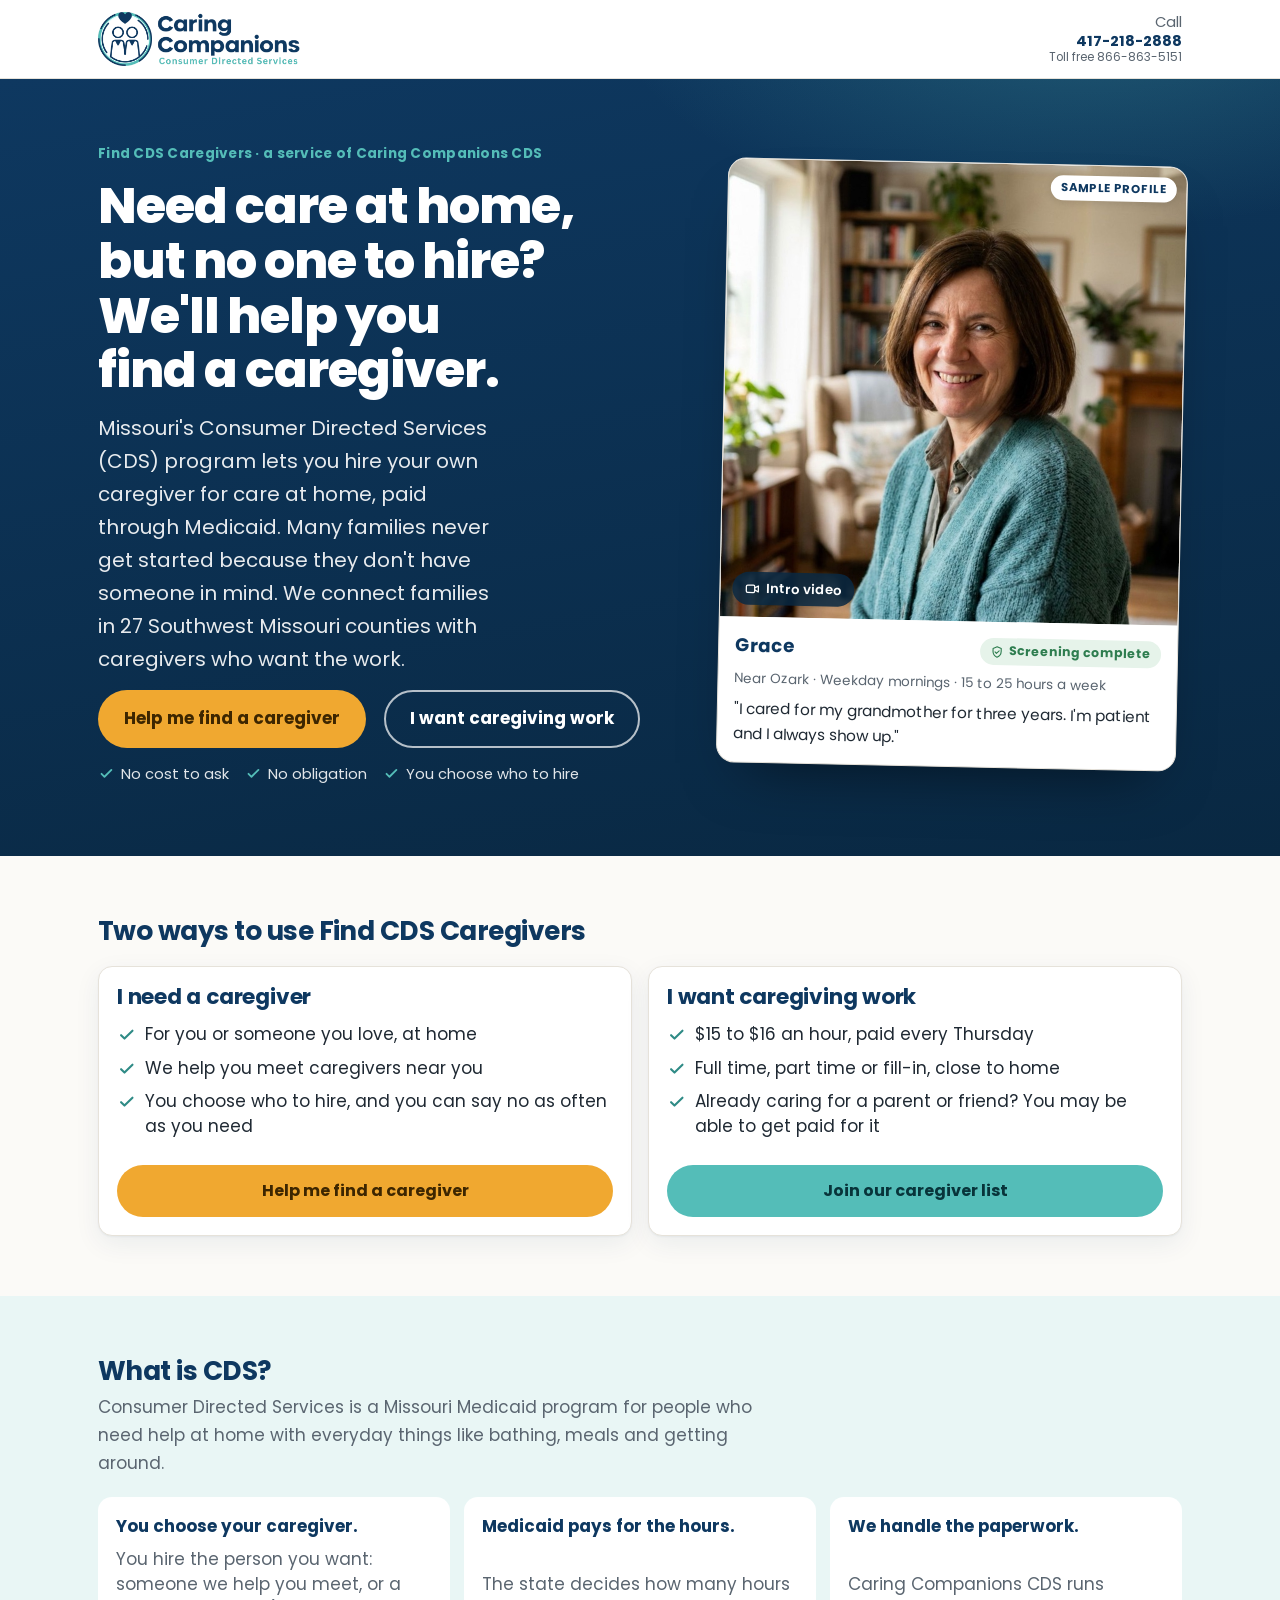
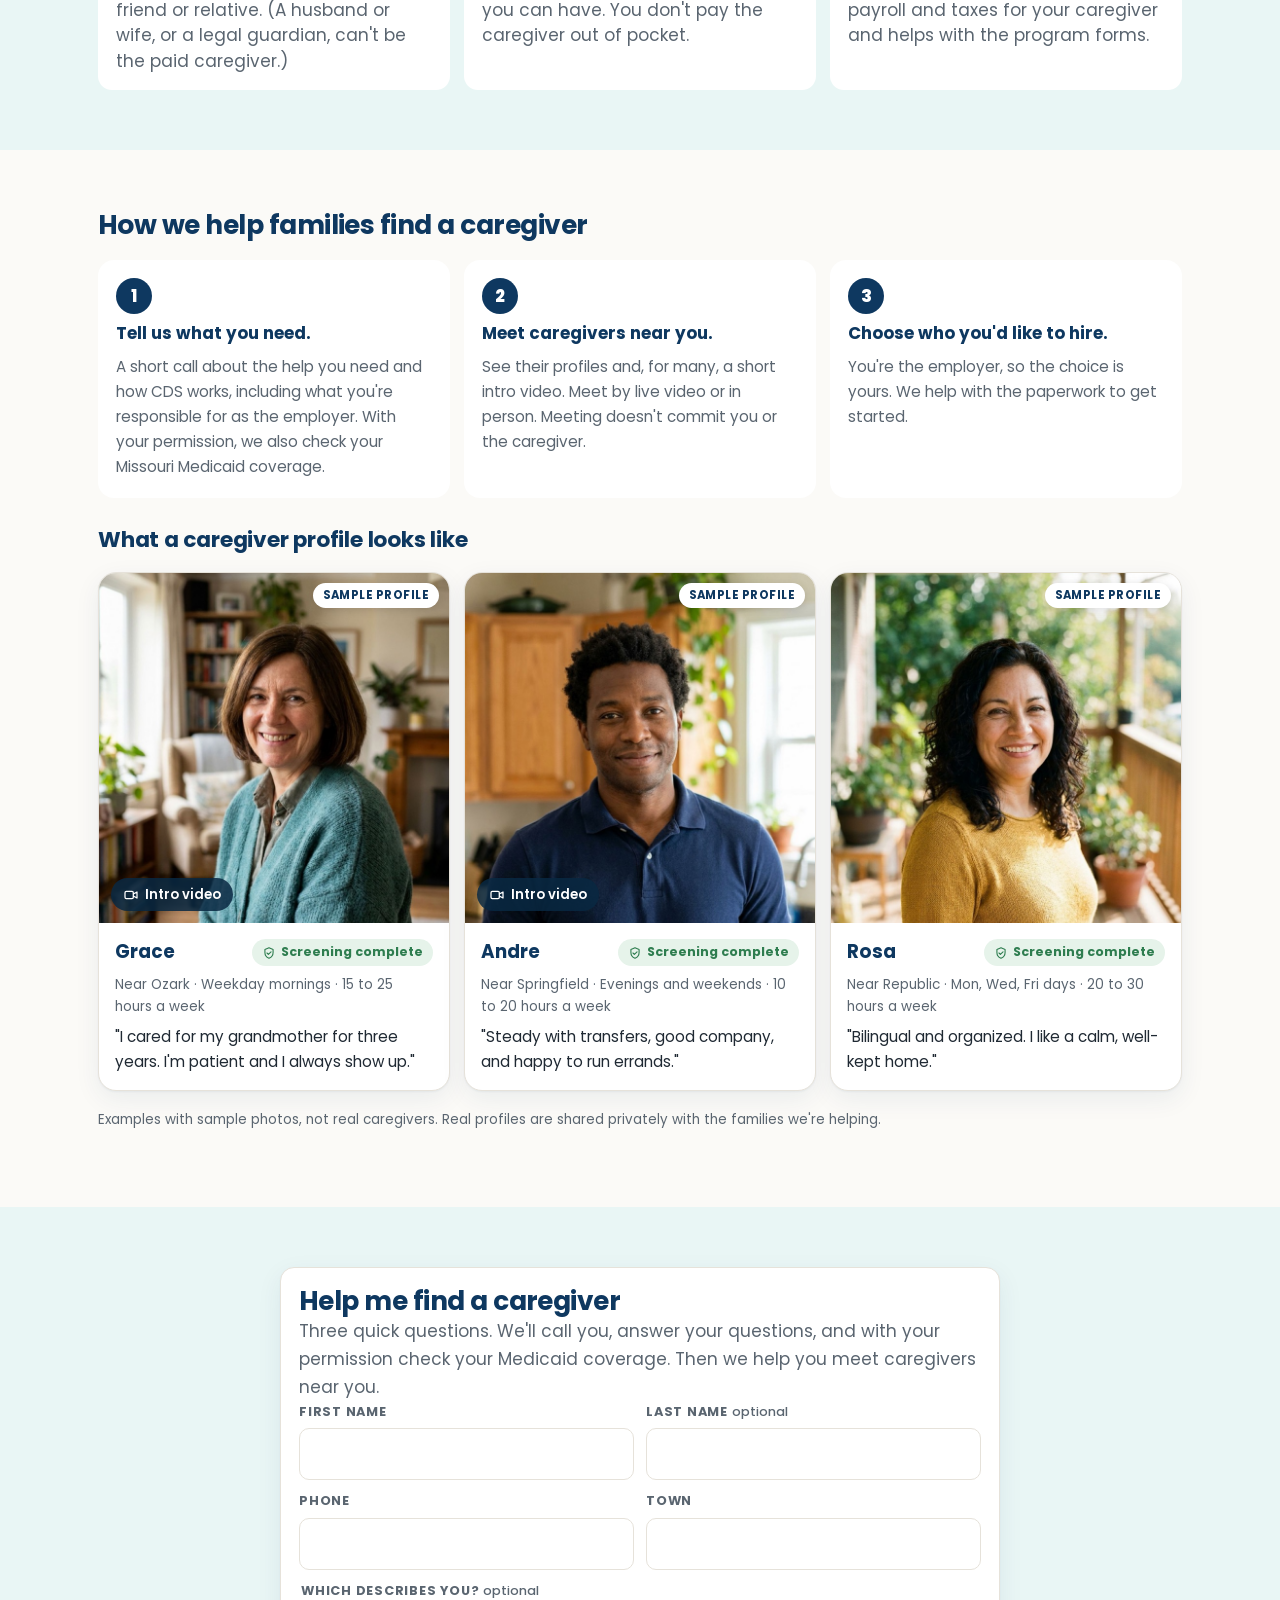
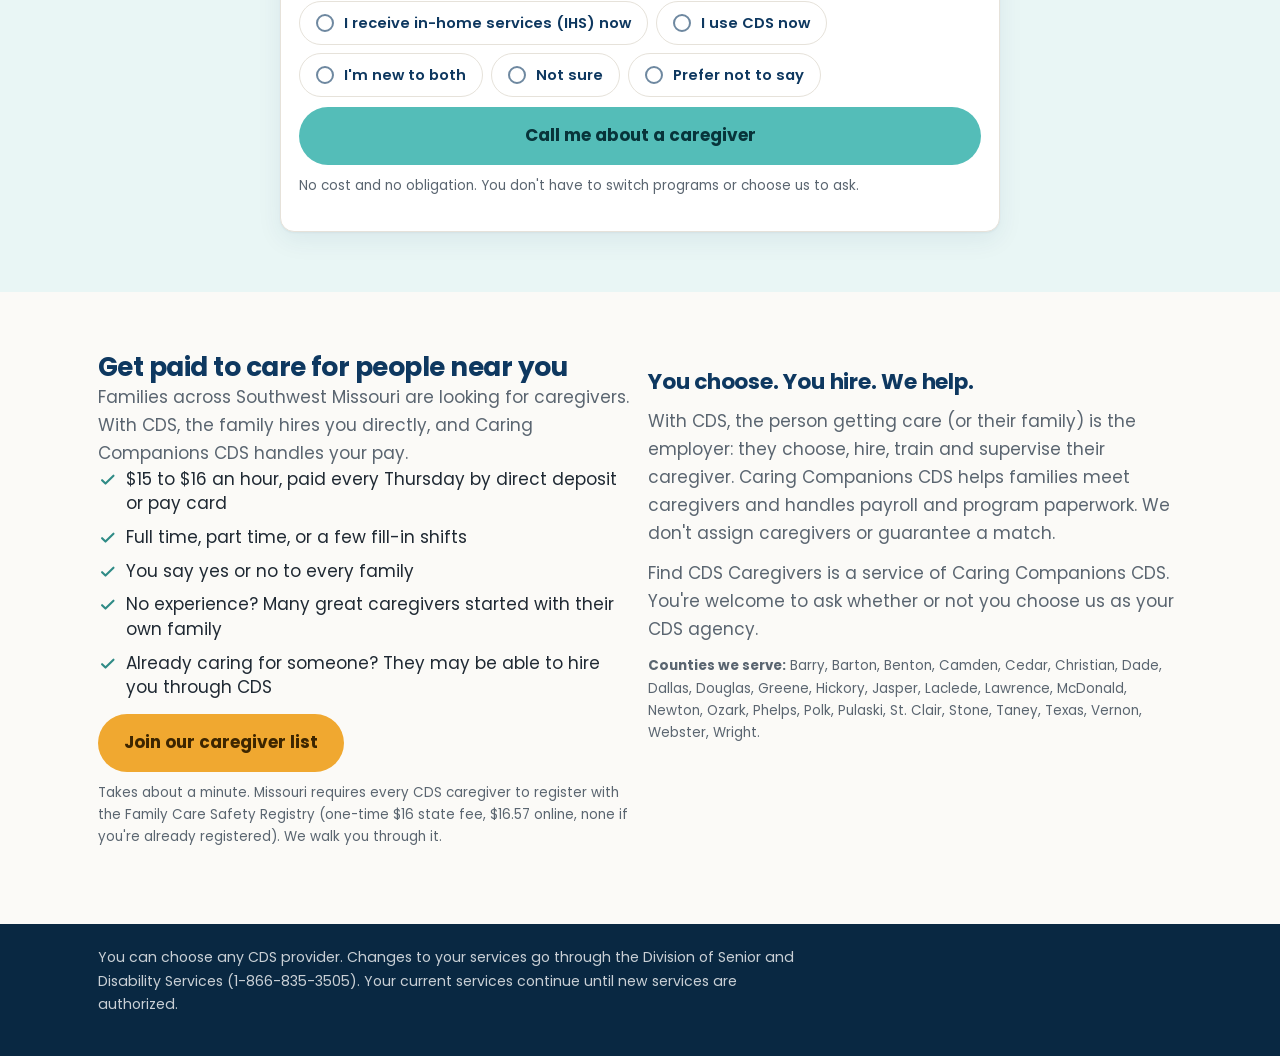
==== commit ff8a6cfc: "Clearer home page draft: what Find CDS Caregivers is, two front doors, what CDS is Co-Authored-By: C" ====
--- a/index.html
+++ b/index.html
@@ -3,13 +3,13 @@
 <head>
 <meta charset="UTF-8">
 <meta name="viewport" content="width=device-width, initial-scale=1">
-<title>Find a CDS Caregiver in Southwest Missouri | Caring Companions CDS</title>
-<meta name="description" content="Discover potential caregivers, watch introduction videos, and meet someone before deciding whether Missouri's CDS program is right for you. Free to look, no obligation, you choose who to hire.">
+<title>Find CDS Caregivers | Find a Caregiver or Caregiving Work in Southwest Missouri</title>
+<meta name="description" content="Need care at home but no one to hire? Find CDS Caregivers helps families in Missouri's Consumer Directed Services program find a caregiver, and helps caregivers find work at $15 to $16 an hour. A service of Caring Companions CDS.">
 <link rel="canonical" href="https://findcdscaregivers.com/">
 <meta property="og:type" content="website">
 <meta property="og:url" content="https://findcdscaregivers.com/">
-<meta property="og:title" content="Find a caregiver. Find your fit.">
-<meta property="og:description" content="Meet potential CDS caregivers before you decide. Free to look, no obligation, you choose who to hire.">
+<meta property="og:title" content="Need care at home, but no one to hire?">
+<meta property="og:description" content="We help Southwest Missouri families in the CDS program find a caregiver, and help caregivers find work. A service of Caring Companions CDS.">
 <meta property="og:image" content="https://findcdscaregivers.com/assets/logo.png">
 <meta name="theme-color" content="#0e3860">
 <link rel="icon" href="assets/icon-192.png">
--- a/assets/match/match.css
+++ b/assets/match/match.css
@@ -353,3 +353,33 @@
 .pv-fit li.ok{color:#174c49}
 .pv-fit li.ok .icon{color:var(--teal-deep);width:15px;height:15px;vertical-align:-2px}
 .pv-fit li.ask{color:#8a5208}
+
+/* Caregiver welcome: how it works */
+.cg-how{list-style:none;margin:0;padding:0;display:grid;gap:14px}
+.cg-how li{display:grid;grid-template-columns:36px 1fr;gap:12px;align-items:start}
+.cg-how-n{width:36px;height:36px;border-radius:50%;background:var(--navy);color:#fff;font-weight:700;display:grid;place-items:center}
+.cg-how b{color:var(--navy)}
+
+/* "Use a different number" on a former caregiver's personal sign-up link (2026-11-24) */
+.cm-link { background: none; border: 0; padding: 0; font: inherit; color: var(--navy); text-decoration: underline; cursor: pointer; }
+
+/* Clearer home page (2026-11-24): what the site is, two front doors, what CDS is */
+.pl-eyebrow{margin:0;font-size:.85rem;font-weight:700;letter-spacing:.02em;color:var(--teal)}
+.pl-hero h1{font-size:clamp(1.9rem,6vw,3.1rem);line-height:1.1}
+.pl-ghost-light{background:transparent;color:#fff;border:2px solid rgba(255,255,255,.7)}
+.pl-ghost-light:hover{background:rgba(255,255,255,.1)}
+.pl-doors{display:grid;gap:16px}
+@media (min-width:760px){.pl-doors{grid-template-columns:1fr 1fr}}
+.pl-door{display:flex;flex-direction:column;gap:12px}
+.pl-door h3{margin:0;font-size:1.35rem;color:var(--navy)}
+.pl-door .cm-btn{margin-top:auto}
+.pl-ticks{list-style:none;margin:0 0 14px;padding:0;display:grid;gap:9px}
+.pl-ticks li{display:flex;gap:8px;align-items:flex-start;line-height:1.45}
+.pl-ticks .icon{flex:none;margin-top:3px;color:var(--teal-deep);stroke-width:2.6}
+.pl-facts{list-style:none;margin:0;padding:0;display:grid;gap:14px}
+@media (min-width:760px){.pl-facts{grid-template-columns:repeat(3,1fr)}}
+.pl-facts li{background:var(--card,#fff);border-radius:14px;padding:16px 18px;display:grid;gap:6px}
+.pl-facts b{color:var(--navy);font-size:1.05rem}
+.pl-facts span{color:var(--ink-soft);line-height:1.5}
+.pl-countcard{margin-top:22px}
+.pl-cg h2{margin-top:0}
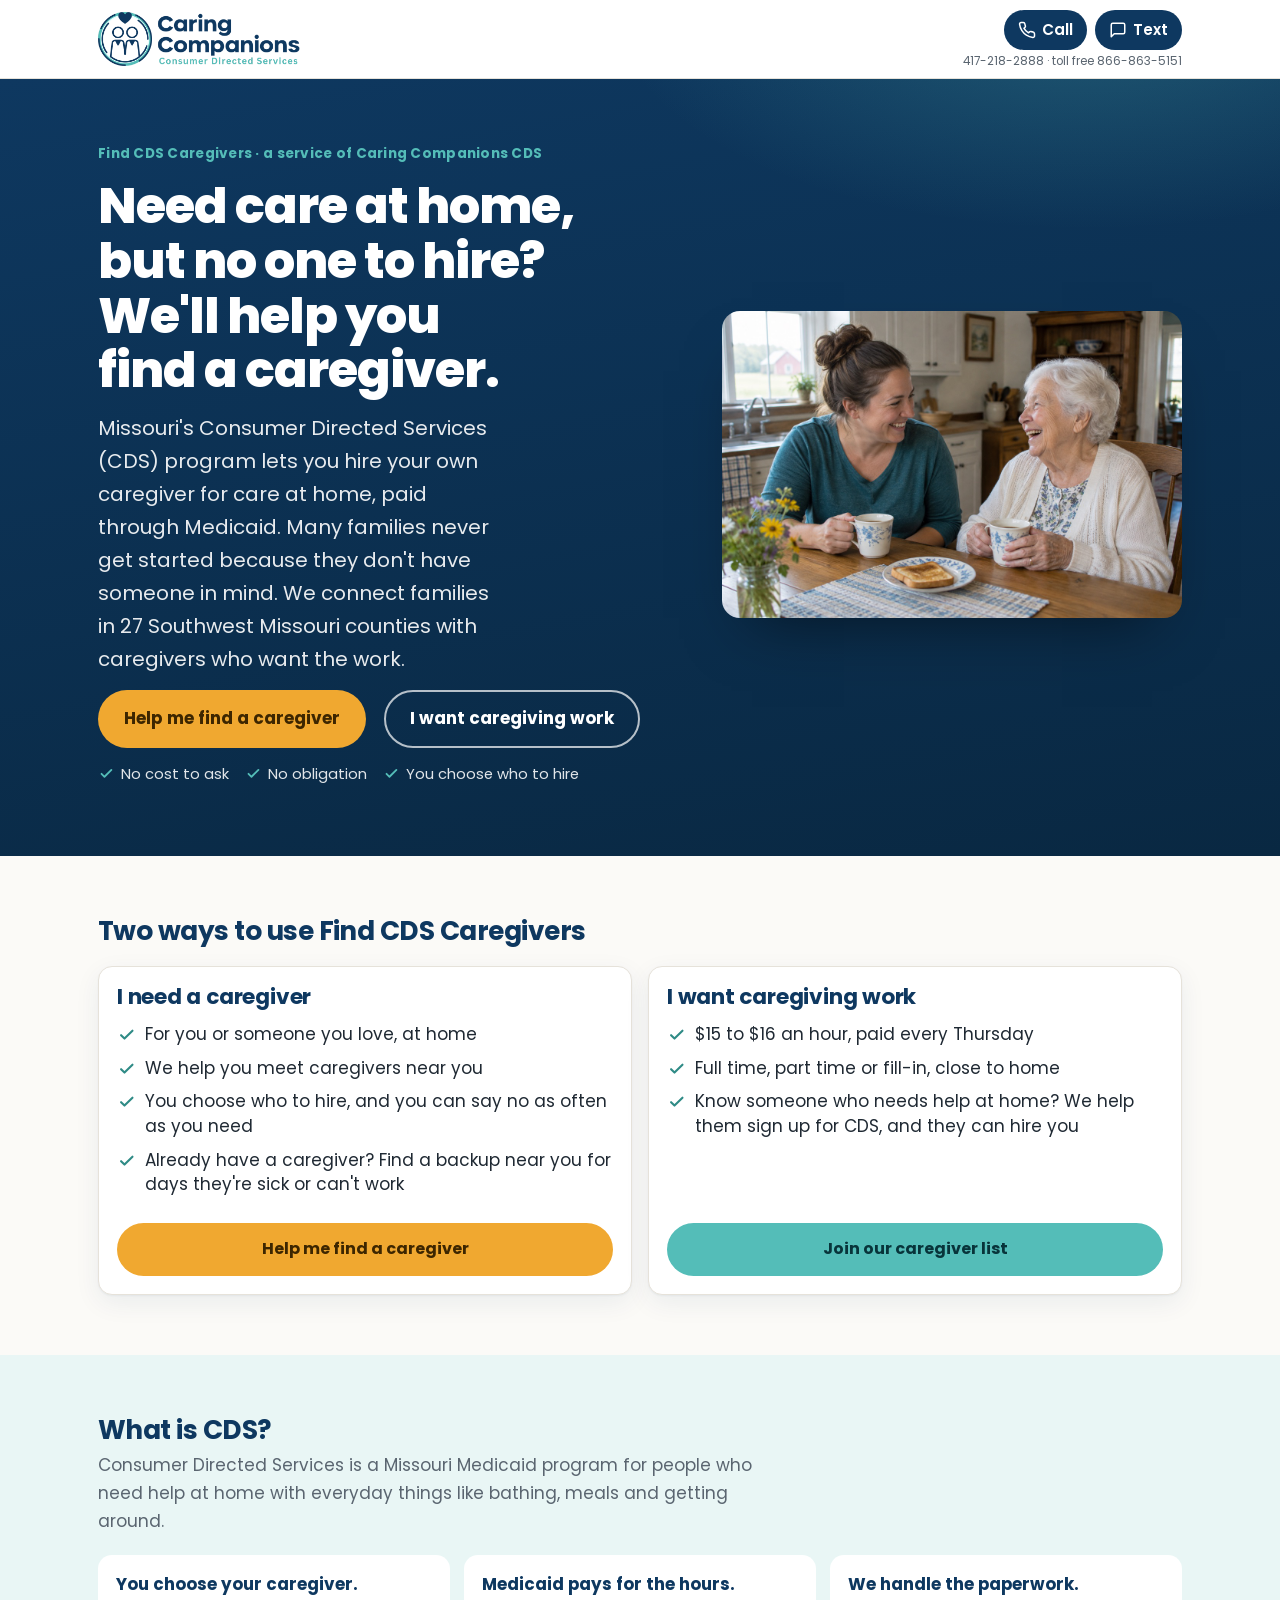
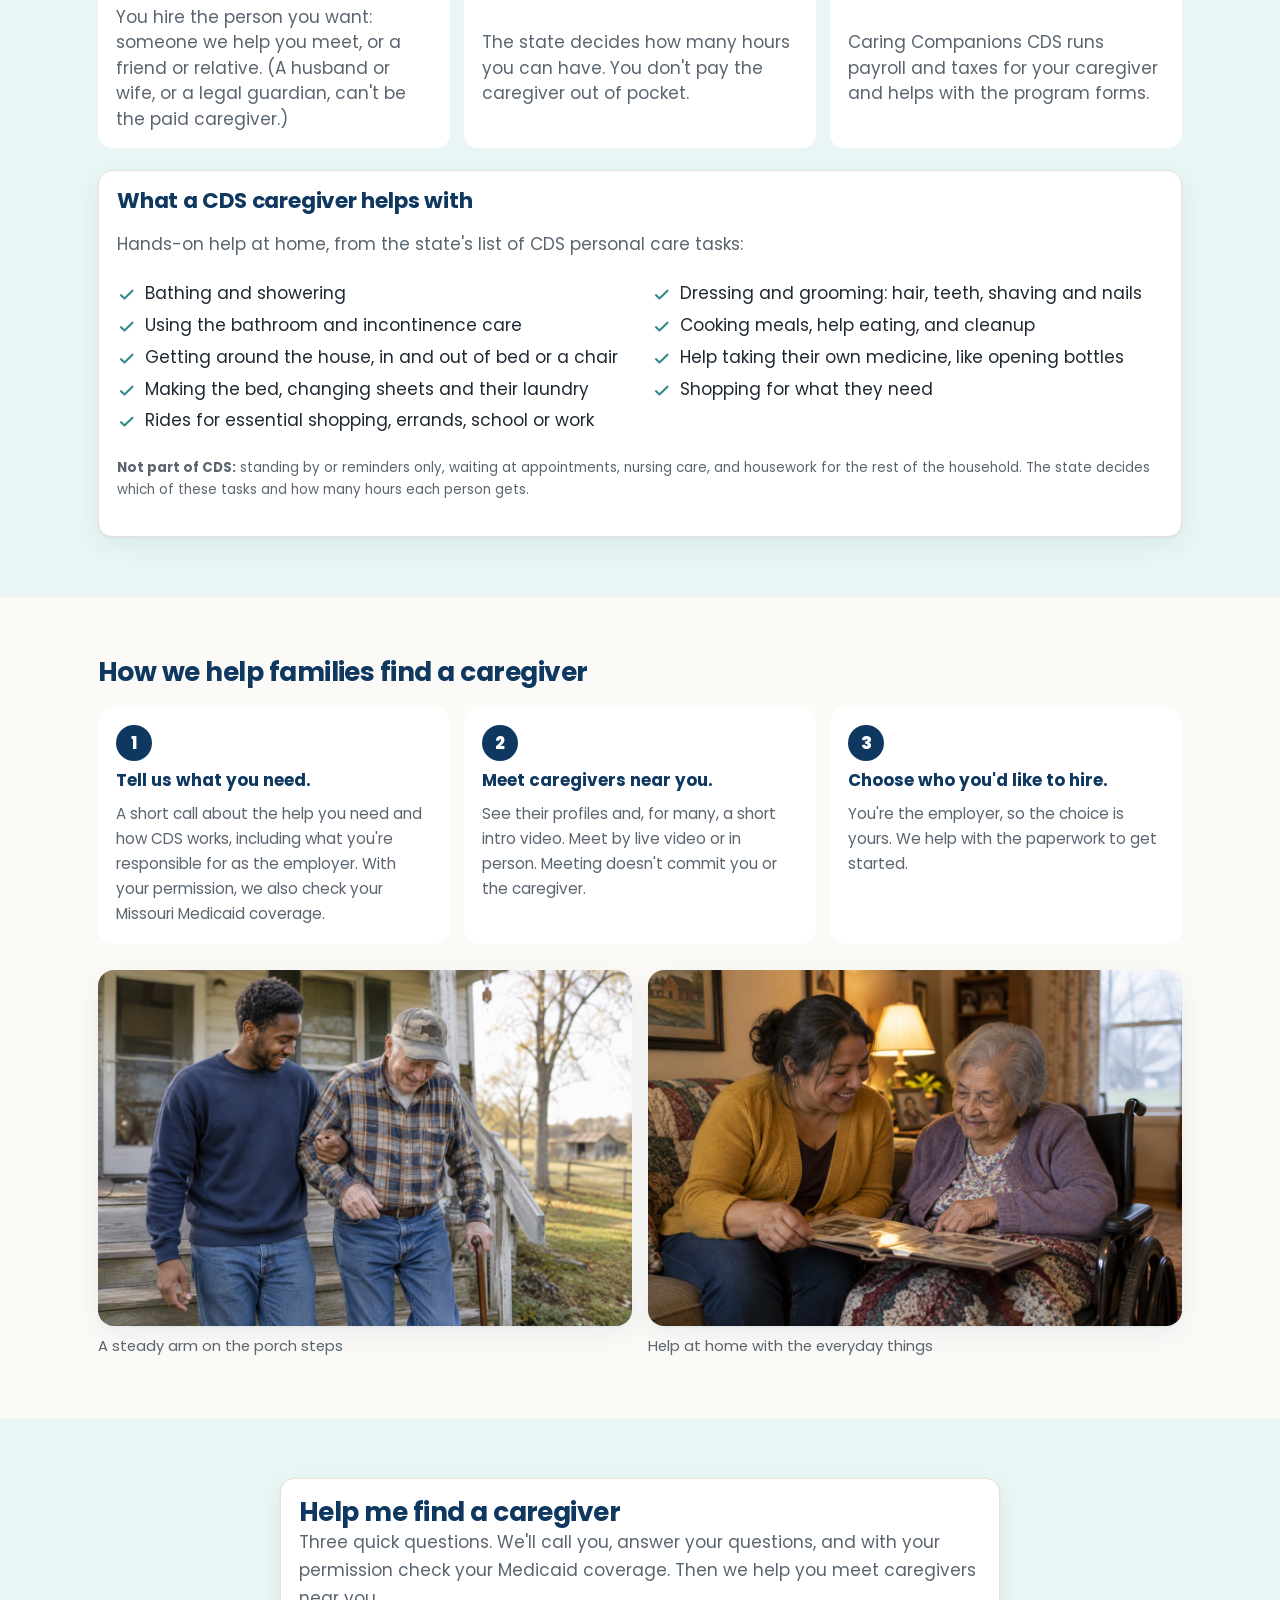
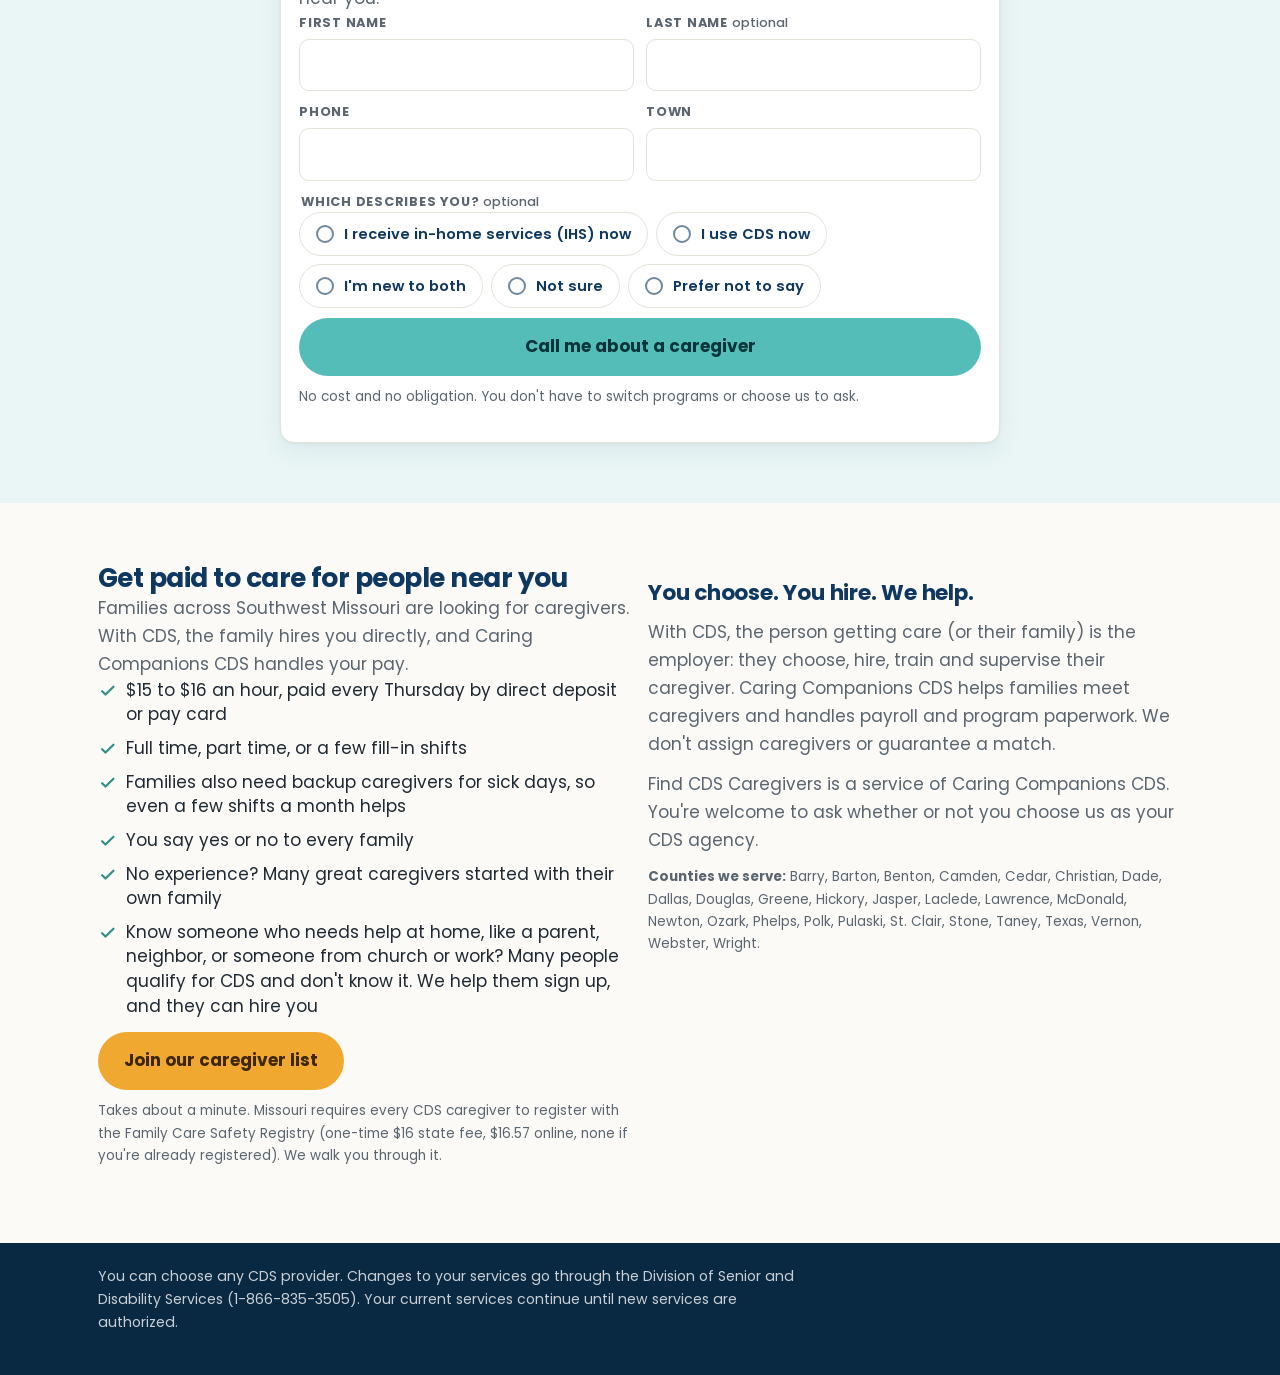
==== commit 61889ef7: "Use real link pictures instead of the cropped logo Facebook cropped assets/logo.png to 'caring compa" ====
--- a/index.html
+++ b/index.html
@@ -10,7 +10,11 @@
 <meta property="og:url" content="https://findcdscaregivers.com/">
 <meta property="og:title" content="Need care at home, but no one to hire?">
 <meta property="og:description" content="We help Southwest Missouri families in the CDS program find a caregiver, and help caregivers find work. A service of Caring Companions CDS.">
-<meta property="og:image" content="https://findcdscaregivers.com/assets/logo.png">
+<meta property="og:image" content="https://findcdscaregivers.com/assets/share-families.jpg">
+<meta property="og:image:width" content="1200">
+<meta property="og:image:height" content="630">
+<meta property="og:image:alt" content="A caregiver and an older woman laughing over coffee at a kitchen table">
+<meta name="twitter:card" content="summary_large_image">
 <meta name="theme-color" content="#0e3860">
 <link rel="icon" href="assets/icon-192.png">
 <link rel="apple-touch-icon" href="assets/apple-touch-icon.png">
--- a/assets/match/match.css
+++ b/assets/match/match.css
@@ -201,13 +201,18 @@
 @media (min-width:900px){.pl-logo{height:54px}.pl-top-in{min-height:78px}}
 .pl-top-call{font-size:.92rem;color:var(--ink-soft);white-space:nowrap}
 .pl-top-call b{color:var(--navy)}
-@media (max-width:380px){.pl-top-call{display:none}}
 .pl-photo{aspect-ratio:1/1}
 .pl-photo img{object-position:50% 22%}
 .pl-samples{scrollbar-width:none}
 .pl-samples::-webkit-scrollbar{display:none}
-.pl-top-call{display:grid;text-align:right;line-height:1.25}
+.pl-top-call{display:grid;justify-items:end;gap:4px;line-height:1.25}
 .pl-top-call small{font-size:.74rem;color:var(--ink-soft)}
+.pl-top-call small a{color:inherit;text-decoration:none}
+.pl-top-btns{display:flex;gap:8px}
+.pl-tc{display:inline-flex;align-items:center;gap:6px;min-height:40px;padding:0 14px;border-radius:999px;background:var(--navy);color:#fff;font-weight:600;font-size:.95rem;text-decoration:none}
+.pl-tc:hover{filter:brightness(1.15)}
+.pl-tc:focus-visible{outline:3px solid var(--honey,#f2b544);outline-offset:2px}
+@media (max-width:480px){.pl-top-call small{display:none}.pl-tc{padding:0 12px}.pl-logo{height:38px}}
 
 /* ---------- caregiver profile as families see it (signature view) ---------- */
 .cm-app.fam{max-width:1100px}
@@ -383,3 +388,30 @@
 .pl-facts span{color:var(--ink-soft);line-height:1.5}
 .pl-countcard{margin-top:22px}
 .pl-cg h2{margin-top:0}
+
+/* Real-life caregiving scenes in place of example profile cards (2026-11-25) */
+.pl-hero-photo{margin:0;border-radius:18px;overflow:hidden;box-shadow:0 30px 60px -30px rgba(0,0,0,.55);aspect-ratio:3/2}
+.pl-hero-photo img{width:100%;height:100%;object-fit:cover;display:block}
+.pl-scenes{display:grid;gap:16px;margin-top:26px}
+@media (min-width:760px){.pl-scenes{grid-template-columns:1fr 1fr}}
+.pl-scenes figure{margin:0;display:grid;gap:8px}
+.pl-scenes img{width:100%;aspect-ratio:3/2;object-fit:cover;border-radius:16px;display:block;box-shadow:var(--shadow)}
+.pl-scenes figcaption{font-size:.92rem;color:var(--ink-soft)}
+
+/* Official CDS task list (state Personal Care Provider Manual 08-10-2026), 2026-11-25 */
+.pl-tasks{margin-top:22px}
+.pl-tasks h3{margin:0 0 4px;color:var(--navy)}
+.pl-tasklist{list-style:none;margin:12px 0;padding:0;display:grid;gap:8px}
+@media (min-width:760px){.pl-tasklist{grid-template-columns:1fr 1fr;column-gap:24px}}
+.pl-tasklist li{display:flex;gap:8px;align-items:flex-start;line-height:1.4}
+.pl-tasklist .icon{flex:none;margin-top:3px;color:var(--teal-deep);stroke-width:2.6}
+.pl-jobdetails{margin-top:12px}
+.pl-jobdetails summary{cursor:pointer;font-weight:700;color:var(--navy)}
+
+/* caregiver shares phone and email (her word 11-25) */
+.pv-contact{display:grid;gap:8px;background:#fff;border:1px solid var(--line);border-radius:16px;padding:14px}
+.pv-contact b{color:var(--navy)}
+.pv-cbtns{display:flex;flex-wrap:wrap;gap:8px}
+.pv-cbtn{flex:1 1 auto;justify-content:center;text-decoration:none}
+.fam-direct{display:inline-flex;align-items:center;gap:6px;font-size:.82rem;font-weight:600;color:var(--navy)}
+.fam-direct .icon{width:15px;height:15px}
